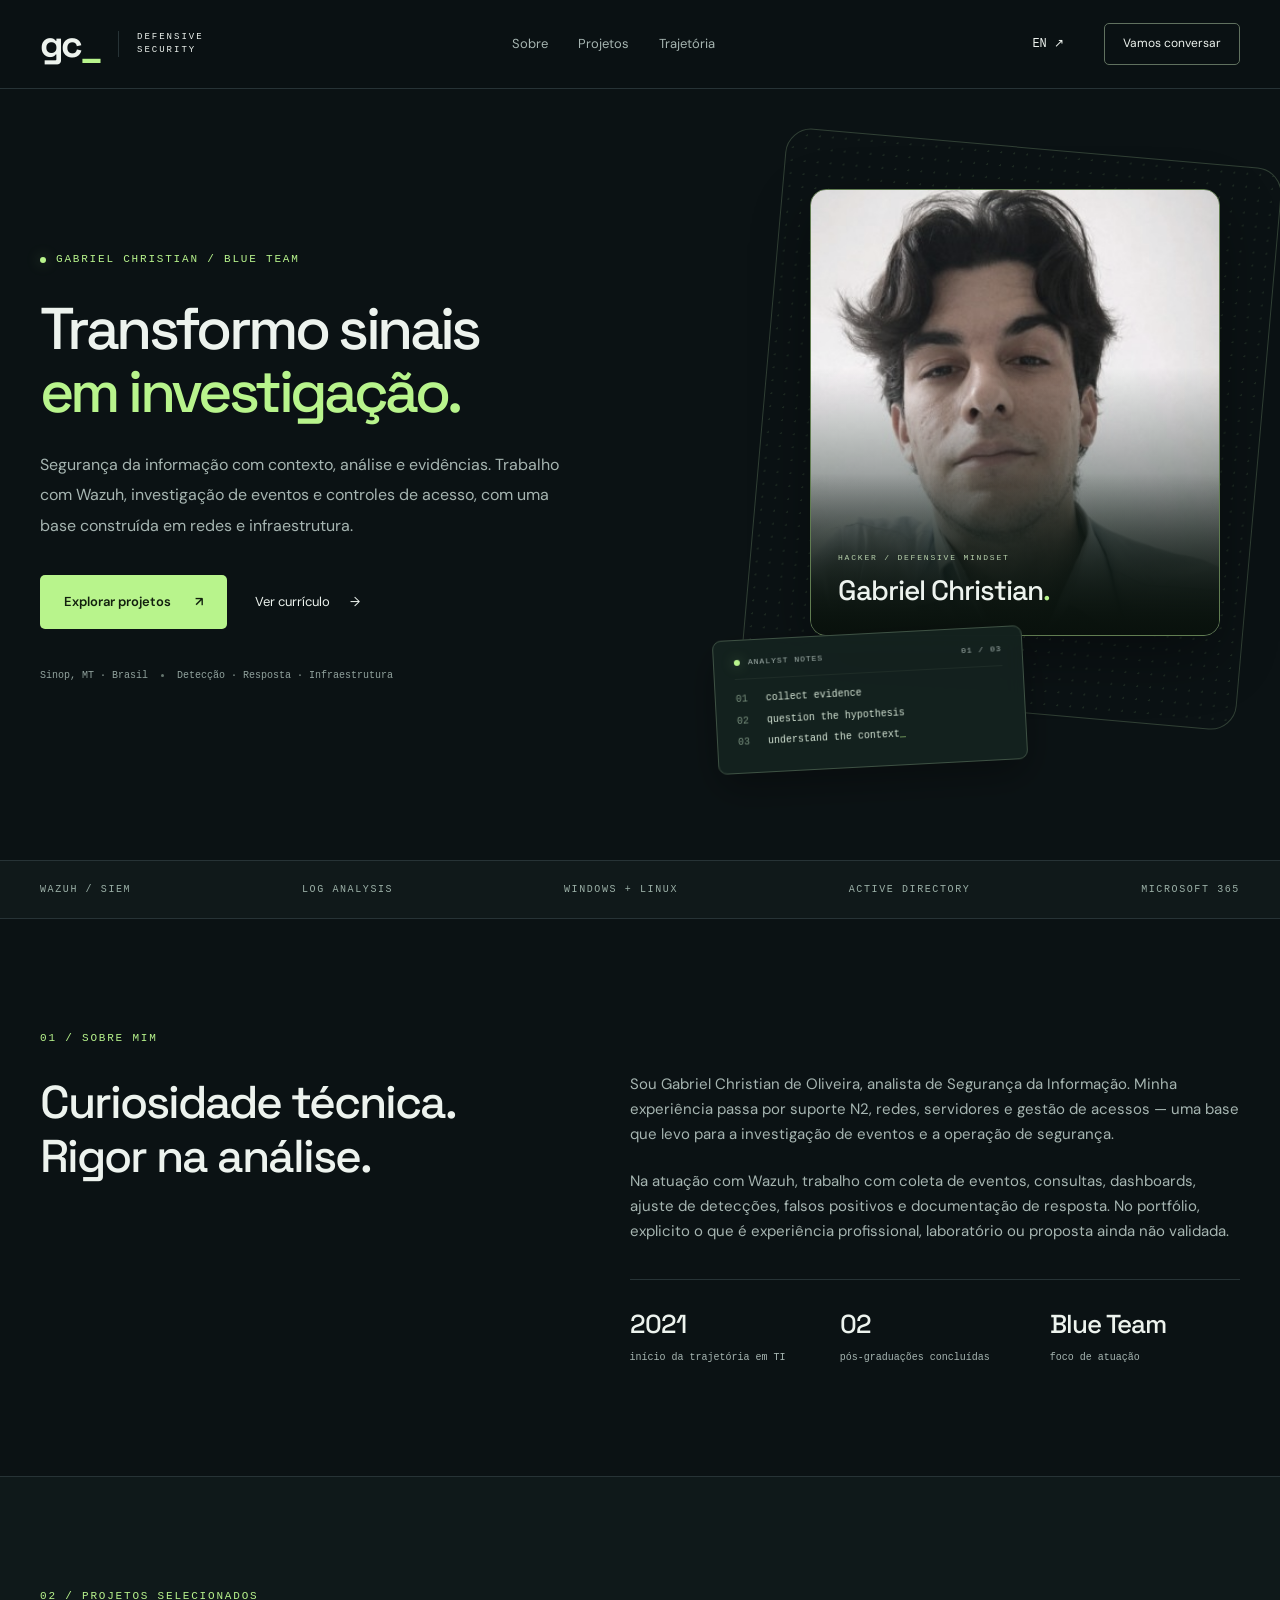
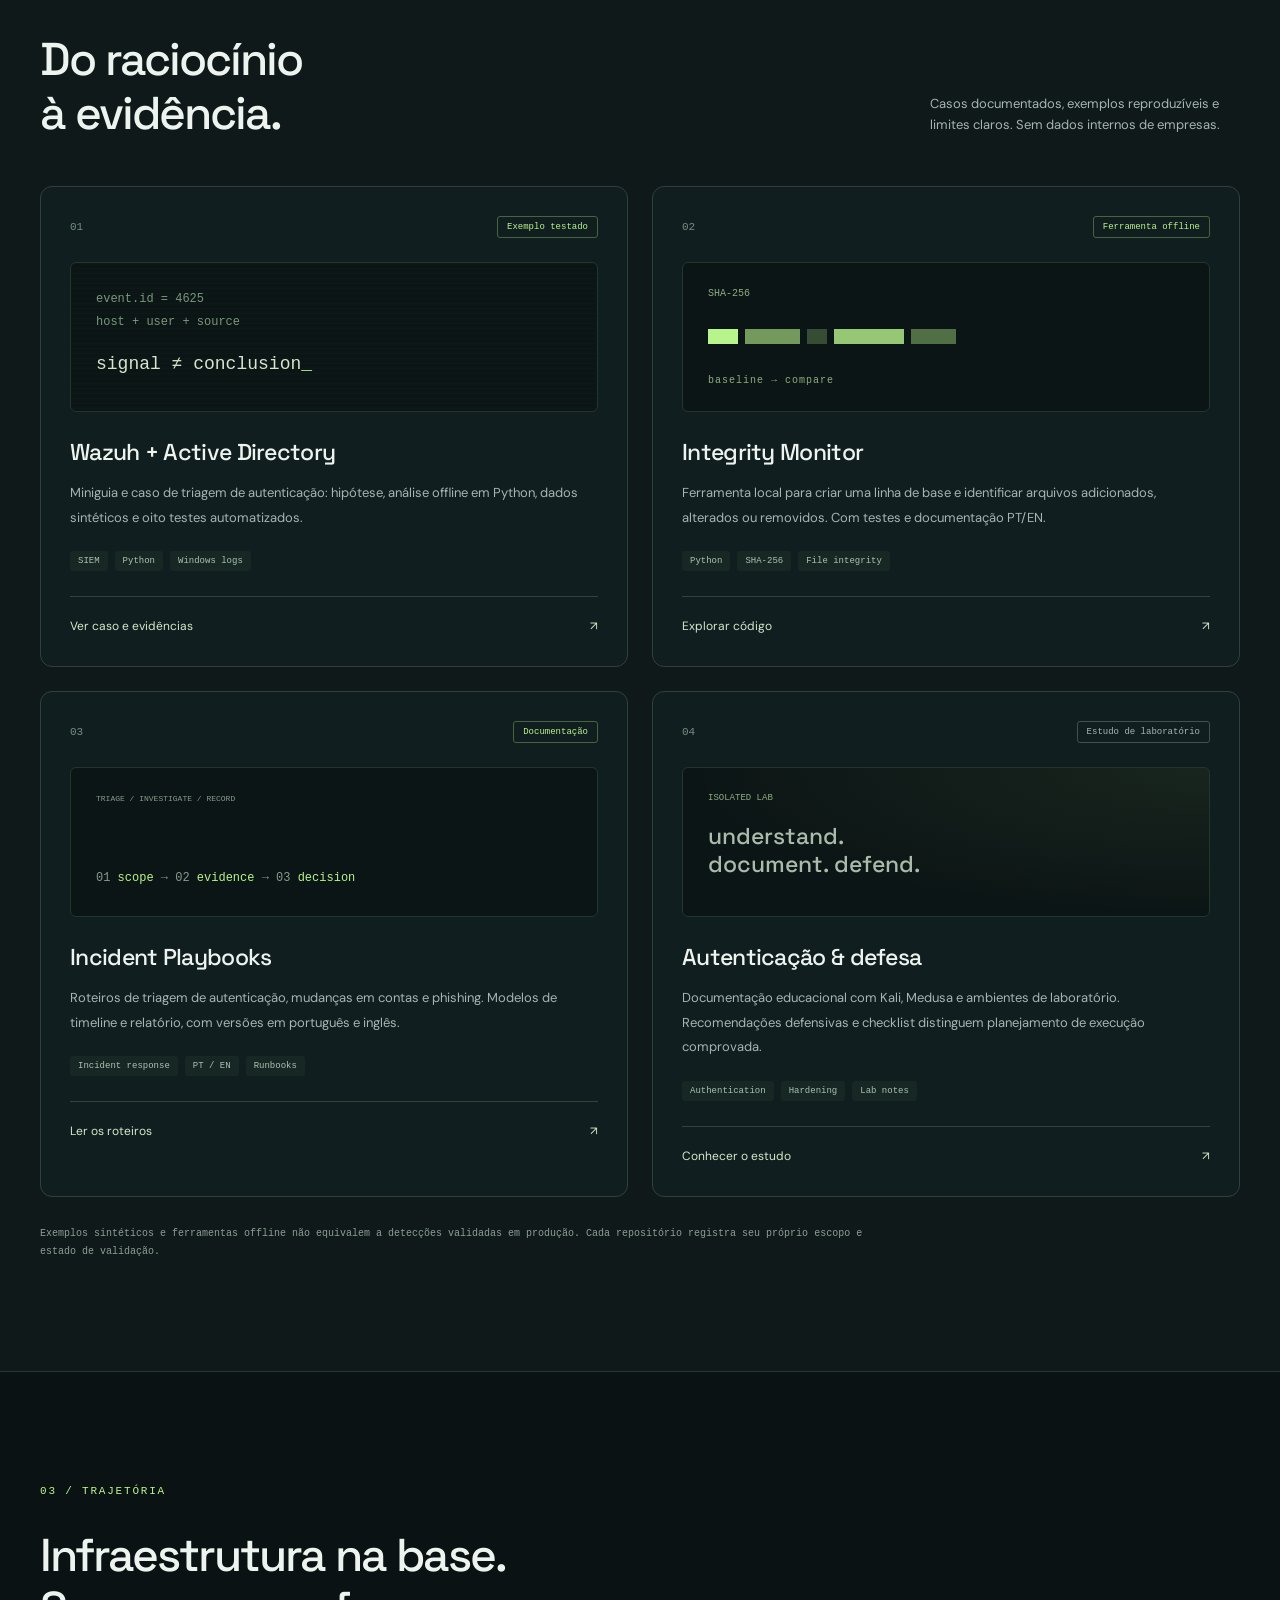
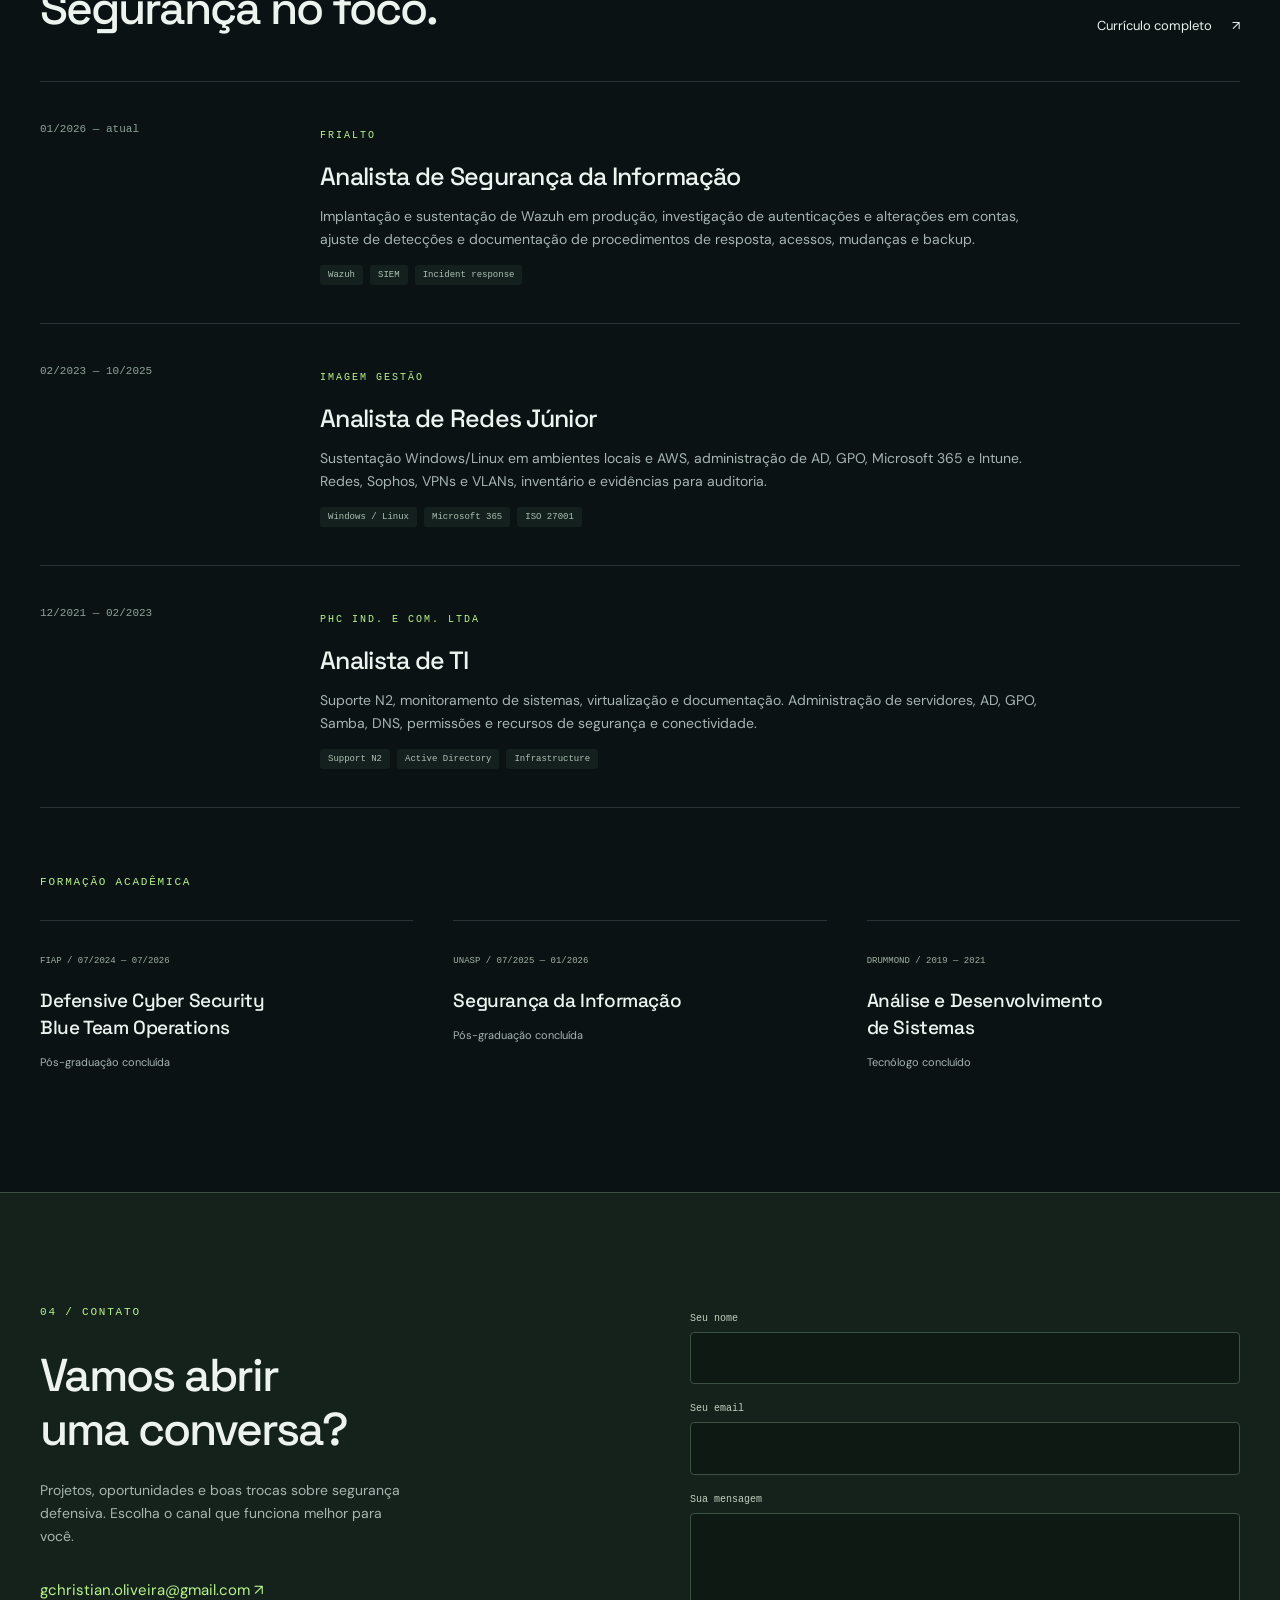
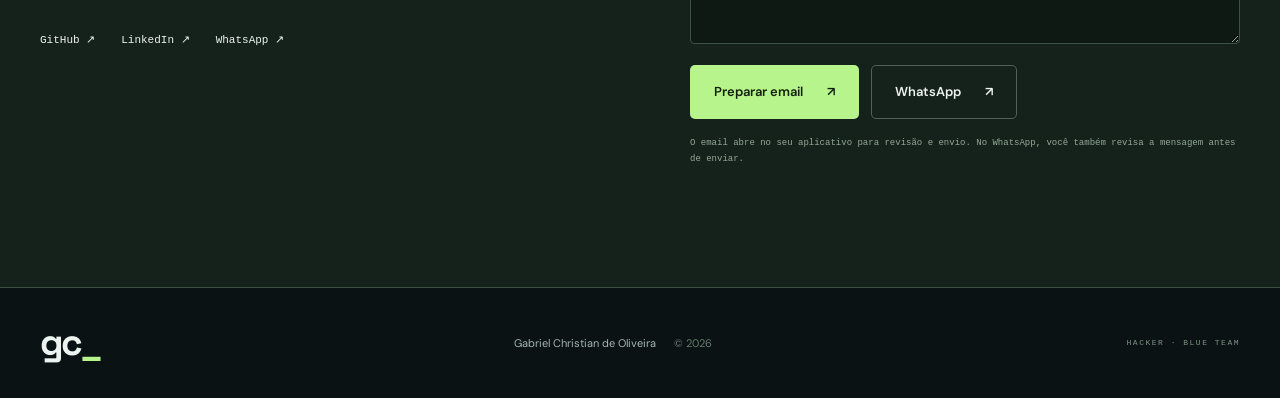
==== index.html @ 7af939fd "HACKER: publica portfólio visual e currículo bilíngue" ====
<!doctype html>
<html lang="pt-BR">
<head>
  <meta charset="utf-8"><meta name="viewport" content="width=device-width, initial-scale=1">
  <title>Gabriel Christian — Blue Team & Segurança da Informação</title>
  <meta name="description" content="Portfólio de Gabriel Christian: Blue Team, Wazuh, investigação de eventos, infraestrutura e projetos defensivos reproduzíveis.">
  <meta name="theme-color" content="#0b1214"><meta property="og:title" content="Gabriel Christian | HACKER · Blue Team">
  <meta property="og:description" content="Investigação, contexto e evidências. Conheça minha trajetória e meus projetos de segurança defensiva.">
  <meta property="og:image" content="https://christian404.github.io/assets/gabriel.png"><meta property="og:type" content="website">
  <link rel="icon" href="assets/favicon.svg" type="image/svg+xml"><link rel="stylesheet" href="style.css"><script src="app.js" defer></script>
</head>
<body>
<a class="skip" href="#main" data-i18n="skip">Pular para o conteúdo</a>
<header class="nav-wrap"><nav class="nav shell" aria-label="Navegação principal">
  <a href="#" class="brand" aria-label="Gabriel Christian início"><span class="brand-mark">gc<span>_</span></span><span class="brand-label">DEFENSIVE<br>SECURITY</span></a>
  <div class="nav-links"><a href="#sobre" data-i18n="aboutNav">Sobre</a><a href="#projetos" data-i18n="projectsNav">Projetos</a><a href="#experiencia" data-i18n="experienceNav">Trajetória</a></div>
  <div class="nav-actions"><button id="language" type="button" aria-label="Switch to English">EN <span aria-hidden="true">↗</span></button><a class="small-cta" href="#contato" data-i18n="talk">Vamos conversar</a></div>
</nav></header>
<main id="main">
<section class="hero shell" aria-labelledby="hero-title">
  <div class="hero-copy"><p class="eyebrow"><span class="signal-dot"></span> GABRIEL CHRISTIAN / BLUE TEAM</p>
    <h1 id="hero-title"><span data-i18n="heroOne">Transformo sinais</span><br><span class="accent" data-i18n="heroTwo">em investigação.</span></h1>
    <p class="hero-description" data-i18n="heroDescription">Segurança da informação com contexto, análise e evidências. Trabalho com Wazuh, investigação de eventos e controles de acesso, com uma base construída em redes e infraestrutura.</p>
    <div class="hero-actions"><a class="button primary" href="#projetos"><span data-i18n="explore">Explorar projetos</span><span aria-hidden="true">↗</span></a><a class="text-link" href="curriculo.html"><span data-i18n="resume">Ver currículo</span><span aria-hidden="true">→</span></a></div>
    <div class="hero-meta"><span>Sinop, MT · Brasil</span><span class="divider"></span><span data-i18n="focus">Detecção · Resposta · Infraestrutura</span></div>
  </div>
  <div class="portrait-wrap"><div class="portrait-grid" aria-hidden="true"></div><div class="portrait-frame"><img src="assets/gabriel.png" alt="Gabriel Christian de Oliveira" width="400" height="400" fetchpriority="high"><div class="portrait-caption"><span class="tiny-label">HACKER / DEFENSIVE MINDSET</span><strong>Gabriel Christian<span class="accent">.</span></strong></div></div><div class="log-card" aria-hidden="true"><div class="log-top"><span class="signal-dot"></span><span>ANALYST NOTES</span><span>01 / 03</span></div><p><span>01</span> collect evidence</p><p><span>02</span> question the hypothesis</p><p><span>03</span> understand the context<span class="cursor">_</span></p></div></div>
</section>
<div class="skills-strip"><div class="shell"><span>WAZUH / SIEM</span><span>LOG ANALYSIS</span><span>WINDOWS + LINUX</span><span>ACTIVE DIRECTORY</span><span>MICROSOFT 365</span></div></div>
<section id="sobre" class="section shell about-grid"><div><p class="eyebrow" data-i18n="aboutEyebrow">01 / SOBRE MIM</p><h2 data-i18n="aboutTitle">Curiosidade técnica.<br>Rigor na análise.</h2></div><div class="about-copy"><p data-i18n="aboutOne">Sou Gabriel Christian de Oliveira, analista de Segurança da Informação. Minha experiência passa por suporte N2, redes, servidores e gestão de acessos — uma base que levo para a investigação de eventos e a operação de segurança.</p><p data-i18n="aboutTwo">Na atuação com Wazuh, trabalho com coleta de eventos, consultas, dashboards, ajuste de detecções, falsos positivos e documentação de resposta. No portfólio, explicito o que é experiência profissional, laboratório ou proposta ainda não validada.</p><div class="facts"><div><strong>2021</strong><span data-i18n="factStart">início da trajetória em TI</span></div><div><strong>02</strong><span data-i18n="factEducation">pós-graduações concluídas</span></div><div><strong>Blue Team</strong><span data-i18n="factFocus">foco de atuação</span></div></div></div></section>
<section id="projetos" class="section projects-section"><div class="shell"><div class="section-head"><div><p class="eyebrow" data-i18n="projectsEyebrow">02 / PROJETOS SELECIONADOS</p><h2 data-i18n="projectsTitle">Do raciocínio<br>à evidência.</h2></div><p class="section-intro" data-i18n="projectsIntro">Casos documentados, exemplos reproduzíveis e limites claros. Sem dados internos de empresas.</p></div>
<div class="project-grid">
<article class="project-card featured"><div class="project-top"><span class="project-number">01</span><span class="badge" data-i18n="tested">Exemplo testado</span></div><div class="project-visual terminal" aria-hidden="true"><span>event.id = 4625</span><span>host + user + source</span><strong>signal ≠ conclusion<span class="accent">_</span></strong></div><h3>Wazuh + Active Directory</h3><p data-i18n="projectOne">Miniguia e caso de triagem de autenticação: hipótese, análise offline em Python, dados sintéticos e oito testes automatizados.</p><div class="tags"><span>SIEM</span><span>Python</span><span>Windows logs</span></div><a href="https://github.com/Christian404/miniguia-siem-wazuh-ad" target="_blank" rel="noopener noreferrer" class="project-link"><span data-i18n="viewCase">Ver caso e evidências</span><span aria-hidden="true">↗</span></a></article>
<article class="project-card"><div class="project-top"><span class="project-number">02</span><span class="badge" data-i18n="offline">Ferramenta offline</span></div><div class="project-visual integrity" aria-hidden="true"><span>SHA-256</span><div class="hash-bars"><i></i><i></i><i></i><i></i><i></i></div><strong>baseline → compare</strong></div><h3>Integrity Monitor</h3><p data-i18n="projectTwo">Ferramenta local para criar uma linha de base e identificar arquivos adicionados, alterados ou removidos. Com testes e documentação PT/EN.</p><div class="tags"><span>Python</span><span>SHA-256</span><span>File integrity</span></div><a href="https://github.com/Christian404/blue-team-integrity-monitor" target="_blank" rel="noopener noreferrer" class="project-link"><span data-i18n="viewCode">Explorar código</span><span aria-hidden="true">↗</span></a></article>
<article class="project-card"><div class="project-top"><span class="project-number">03</span><span class="badge" data-i18n="documentation">Documentação</span></div><div class="project-visual playbook" aria-hidden="true"><span>TRIAGE / INVESTIGATE / RECORD</span><div>01 <b>scope</b> → 02 <b>evidence</b> → 03 <b>decision</b></div></div><h3>Incident Playbooks</h3><p data-i18n="projectThree">Roteiros de triagem de autenticação, mudanças em contas e phishing. Modelos de timeline e relatório, com versões em português e inglês.</p><div class="tags"><span>Incident response</span><span>PT / EN</span><span>Runbooks</span></div><a href="https://github.com/Christian404/blue-team-incident-playbooks" target="_blank" rel="noopener noreferrer" class="project-link"><span data-i18n="viewGuides">Ler os roteiros</span><span aria-hidden="true">↗</span></a></article>
<article class="project-card"><div class="project-top"><span class="project-number">04</span><span class="badge muted" data-i18n="lab">Estudo de laboratório</span></div><div class="project-visual lab-visual" aria-hidden="true"><span>ISOLATED LAB</span><strong>understand.<br>document. defend.</strong></div><h3 data-i18n="labTitle">Autenticação & defesa</h3><p data-i18n="projectFour">Documentação educacional com Kali, Medusa e ambientes de laboratório. Recomendações defensivas e checklist distinguem planejamento de execução comprovada.</p><div class="tags"><span>Authentication</span><span>Hardening</span><span>Lab notes</span></div><a href="https://github.com/Christian404/projeto-medusa-kali-bruteforce" target="_blank" rel="noopener noreferrer" class="project-link"><span data-i18n="viewLab">Conhecer o estudo</span><span aria-hidden="true">↗</span></a></article>
</div><p class="project-footnote" data-i18n="projectNote">Exemplos sintéticos e ferramentas offline não equivalem a detecções validadas em produção. Cada repositório registra seu próprio escopo e estado de validação.</p></div></section>
<section id="experiencia" class="section shell"><div class="section-head"><div><p class="eyebrow" data-i18n="experienceEyebrow">03 / TRAJETÓRIA</p><h2 data-i18n="experienceTitle">Infraestrutura na base.<br>Segurança no foco.</h2></div><a href="curriculo.html" class="text-link"><span data-i18n="fullResume">Currículo completo</span> ↗</a></div><div class="timeline">
<article class="experience"><div class="exp-date" data-i18n="dateFrialto">01/2026 — atual</div><div><span class="company">FRIALTO</span><h3 data-i18n="roleSecurity">Analista de Segurança da Informação</h3><p data-i18n="expSecurity">Implantação e sustentação de Wazuh em produção, investigação de autenticações e alterações em contas, ajuste de detecções e documentação de procedimentos de resposta, acessos, mudanças e backup.</p><div class="tags"><span>Wazuh</span><span>SIEM</span><span>Incident response</span></div></div></article>
<article class="experience"><div class="exp-date">02/2023 — 10/2025</div><div><span class="company">IMAGEM GESTÃO</span><h3 data-i18n="roleNetworks">Analista de Redes Júnior</h3><p data-i18n="expNetworks">Sustentação Windows/Linux em ambientes locais e AWS, administração de AD, GPO, Microsoft 365 e Intune. Redes, Sophos, VPNs e VLANs, inventário e evidências para auditoria.</p><div class="tags"><span>Windows / Linux</span><span>Microsoft 365</span><span>ISO 27001</span></div></div></article>
<article class="experience"><div class="exp-date">12/2021 — 02/2023</div><div><span class="company">PHC IND. E COM. LTDA</span><h3 data-i18n="roleIT">Analista de TI</h3><p data-i18n="expIT">Suporte N2, monitoramento de sistemas, virtualização e documentação. Administração de servidores, AD, GPO, Samba, DNS, permissões e recursos de segurança e conectividade.</p><div class="tags"><span>Support N2</span><span>Active Directory</span><span>Infrastructure</span></div></div></article>
</div><div class="education"><p class="eyebrow" data-i18n="education">FORMAÇÃO ACADÊMICA</p><div class="education-grid"><article><span>FIAP / 07/2024 — 07/2026</span><h3>Defensive Cyber Security<br>Blue Team Operations</h3><p data-i18n="postgrad">Pós-graduação concluída</p></article><article><span>UNASP / 07/2025 — 01/2026</span><h3 data-i18n="infoSecurity">Segurança da Informação</h3><p data-i18n="postgrad">Pós-graduação concluída</p></article><article><span>DRUMMOND / 2019 — 2021</span><h3 data-i18n="systemsDegree">Análise e Desenvolvimento<br>de Sistemas</h3><p data-i18n="technologist">Tecnólogo concluído</p></article></div></div></section>
<section id="contato" class="section contact-section"><div class="shell contact-grid"><div><p class="eyebrow" data-i18n="contactEyebrow">04 / CONTATO</p><h2 data-i18n="contactTitle">Vamos abrir<br>uma conversa?</h2><p data-i18n="contactText">Projetos, oportunidades e boas trocas sobre segurança defensiva. Escolha o canal que funciona melhor para você.</p><a class="email-link" href="mailto:gchristian.oliveira@gmail.com">gchristian.oliveira@gmail.com ↗</a><div class="social-links"><a href="https://github.com/Christian404" target="_blank" rel="noopener noreferrer">GitHub ↗</a><a href="https://www.linkedin.com/in/gabriel-christian-oliveira-4258b7252/" target="_blank" rel="noopener noreferrer">LinkedIn ↗</a><a href="https://wa.me/5512988379666" target="_blank" rel="noopener noreferrer">WhatsApp ↗</a></div></div>
<form id="contact-form"><label for="contact-name" data-i18n="nameLabel">Seu nome</label><input id="contact-name" name="name" required maxlength="100" autocomplete="name"><label for="contact-email" data-i18n="emailLabel">Seu email</label><input id="contact-email" name="email" type="email" required maxlength="200" autocomplete="email"><label for="contact-message" data-i18n="messageLabel">Sua mensagem</label><textarea id="contact-message" name="message" required maxlength="2500" rows="4"></textarea><div class="contact-buttons"><button class="button primary" type="submit"><span data-i18n="prepareEmail">Preparar email</span> ↗</button><button class="button secondary" type="button" id="whatsapp"><span>WhatsApp</span> ↗</button></div><p class="form-note" data-i18n="formNote">O email abre no seu aplicativo para revisão e envio. No WhatsApp, você também revisa a mensagem antes de enviar.</p><p id="contact-status" class="status" role="status" aria-live="polite"></p></form></div></section>
</main>
<footer class="shell footer"><a href="#" class="brand-mark">gc<span>_</span></a><p>Gabriel Christian de Oliveira <span>© 2026</span></p><span class="footer-tag">HACKER · BLUE TEAM</span></footer>
</body></html>
---- style.css ----
@import url('https://fonts.googleapis.com/css2?family=DM+Sans:wght@400;500;600;700&family=Space+Grotesk:wght@400;500;600;700&display=swap');
:root{--bg:#0b1214;--panel:#111c1e;--line:#273336;--text:#edf3ee;--muted:#a6b5b1;--green:#b8f48c;--mono:ui-monospace,SFMono-Regular,Consolas,monospace;--head:'Space Grotesk',sans-serif}*{box-sizing:border-box}html{scroll-behavior:smooth;scroll-padding-top:100px}body{margin:0;background:var(--bg);color:var(--text);font-family:'DM Sans',Arial,sans-serif;line-height:1.65}a{color:inherit;text-decoration:none}button,input,textarea{font:inherit}button,a,input,textarea{-webkit-tap-highlight-color:transparent}button{cursor:pointer}button:focus-visible,a:focus-visible,input:focus-visible,textarea:focus-visible{outline:2px solid var(--green);outline-offset:5px}.shell{width:min(1200px,calc(100% - 80px));margin-inline:auto}.nav-wrap{position:sticky;top:0;z-index:10;background:#0b1214ed;backdrop-filter:blur(16px);border-bottom:1px solid var(--line)}.nav{height:88px;display:flex;align-items:center;justify-content:space-between;gap:24px}.brand{display:flex;align-items:center;gap:18px}.brand-mark{font:700 37px var(--head);letter-spacing:-3px}.brand-mark span{color:var(--green)}.brand-label{font:9px/1.4 var(--mono);letter-spacing:2px;border-left:1px solid var(--line);padding-left:18px}.nav-links,.nav-actions{display:flex;align-items:center;gap:30px}.nav-links a{font-size:13px;color:var(--muted)}.nav a:hover,.text-link:hover{color:var(--green)}#language{background:transparent;color:var(--text);border:0;font:12px var(--mono);padding:10px}.small-cta{border:1px solid #60715f;padding:10px 18px;border-radius:5px;font-size:12px}.hero{min-height:720px;display:grid;grid-template-columns:1.1fr .9fr;gap:72px;align-items:center;padding-block:80px 94px}.eyebrow{font:11px/1.7 var(--mono);letter-spacing:1.8px;color:var(--green);margin:0 0 28px;display:flex;align-items:center;gap:10px}.signal-dot{width:6px;height:6px;border-radius:50%;background:var(--green);display:inline-block;box-shadow:0 0 14px #b8f48c66}h1,h2,h3,p{margin-top:0}h1{font:500 clamp(44px,4.6vw,66px)/1.07 var(--head);letter-spacing:-3.6px;margin-bottom:27px}.accent{color:var(--green)}.hero-description{color:var(--muted);font-size:16px;max-width:530px;line-height:1.9}.hero-actions{display:flex;gap:28px;align-items:center;margin-block:34px}.button{display:inline-flex;align-items:center;justify-content:center;gap:24px;padding:15px 23px;border-radius:5px;font-weight:600;font-size:13px;border:1px solid transparent;transition:transform .2s,background .2s}.button:hover{transform:translateY(-2px)}.primary{background:var(--green);color:#12200e}.primary:hover{background:#cffab0;color:#12200e}.secondary{background:transparent;border-color:#506255;color:var(--text)}.text-link{font-size:13px;display:inline-flex;gap:20px;align-items:center}.hero-meta{display:flex;align-items:center;flex-wrap:wrap;gap:13px;font:10px/1.8 var(--mono);color:#91a29d;margin-top:38px}.divider{width:3px;height:3px;background:#65756e;border-radius:50%}.portrait-wrap{position:relative;padding:20px 20px 52px 0}.portrait-grid{position:absolute;inset:0 -15px 10px 45px;border:1px solid #314035;border-radius:26px;background-image:radial-gradient(#6c8c663b 1px,transparent 1px);background-size:12px 12px;transform:rotate(5deg)}.portrait-frame{position:relative;border-radius:20px;overflow:hidden;background:#192822;isolation:isolate;max-width:410px;margin-left:auto}.portrait-frame img{width:100%;height:445px;object-fit:cover;object-position:center 28%;display:block;filter:grayscale(.45) contrast(1.03)}.portrait-frame:after{content:'';position:absolute;inset:40% 0 0;background:linear-gradient(transparent,#0e1c17);z-index:0}.portrait-caption{position:absolute;bottom:28px;left:29px;right:20px;z-index:1}.tiny-label{font:8px var(--mono);letter-spacing:2px;color:#c0d5c4}.portrait-caption strong{display:block;font:500 30px var(--head);margin-top:8px;letter-spacing:-1px}.log-card{position:absolute;bottom:0;left:-17px;z-index:2;width:310px;background:#14211ef0;backdrop-filter:blur(12px);border:1px solid #3d5143;border-radius:9px;padding:17px 20px;box-shadow:0 15px 40px #0005;transform:rotate(-3deg)}.log-top{display:flex;align-items:center;gap:8px;font:8px var(--mono);letter-spacing:1px;color:var(--muted);border-bottom:1px solid #3c514340;padding-bottom:12px;margin-bottom:11px}.log-top>span:last-child{margin-left:auto}.log-card p{font:10px/1.85 var(--mono);margin:3px 0;color:#d3e4d4}.log-card p>span:first-child{color:#768e7c;margin-right:12px}.cursor{color:var(--green)}.skills-strip{border-block:1px solid var(--line);background:#10191a}.skills-strip>.shell{display:flex;justify-content:space-between;gap:24px;flex-wrap:wrap;padding-block:23px}.skills-strip span{font:10px var(--mono);letter-spacing:1.6px;color:#9bb0a7}.section{padding-block:110px}h2{font:500 clamp(30px,3.6vw,46px)/1.17 var(--head);letter-spacing:-2px;margin-bottom:22px}.about-grid{display:grid;grid-template-columns:.9fr 1.1fr;gap:90px}.about-copy{padding-top:43px;color:var(--muted);font-size:15px}.about-copy p{margin-bottom:23px}.facts{display:grid;grid-template-columns:1fr 1fr 1fr;gap:20px;border-top:1px solid var(--line);padding-top:27px;margin-top:35px}.facts strong{font:500 26px var(--head);display:block;color:var(--text);letter-spacing:-1px}.facts span{display:block;font:10px/1.6 var(--mono);margin-top:9px}.projects-section{background:#0f191a;border-block:1px solid var(--line)}.section-head{display:flex;justify-content:space-between;align-items:end;gap:40px;margin-bottom:45px}.section-head h2{margin-bottom:0}.section-intro{max-width:310px;font-size:13px;color:var(--muted);margin:0 0 5px}.project-grid{display:grid;grid-template-columns:1fr 1fr;gap:24px}.project-card{background:#111e1f;border:1px solid #30413d;border-radius:12px;padding:29px;display:flex;flex-direction:column;transition:border-color .2s}.project-card:hover{border-color:#749b68}.project-top{display:flex;align-items:center;justify-content:space-between;gap:15px;margin-bottom:24px}.project-number{font:11px var(--mono);color:#738e80}.badge{font:9px var(--mono);color:var(--green);padding:5px 9px;border:1px solid #46643d;border-radius:3px}.badge.muted{color:var(--muted);border-color:#40524a}.project-visual{height:150px;background:#0c1515;border:1px solid #22372c;border-radius:6px;padding:25px;margin-bottom:25px;overflow:hidden;position:relative}.terminal{font:12px/1.9 var(--mono);background-image:linear-gradient(#77a15a05 1px,transparent 1px);background-size:100% 5px}.terminal>span{display:block;color:#78977d}.terminal strong{color:#d6e5cf;font-size:18px;display:block;margin-top:14px;font-weight:400}.integrity{font:10px var(--mono);color:#8dad82;display:flex;flex-direction:column;justify-content:space-between}.integrity strong{font-weight:400;letter-spacing:1px}.hash-bars{display:flex;gap:7px}.hash-bars i{display:block;height:15px;width:30px;background:#b8f48c}.hash-bars i:nth-child(2){width:55px;opacity:.6}.hash-bars i:nth-child(3){width:20px;opacity:.25}.hash-bars i:nth-child(4){width:70px;opacity:.8}.hash-bars i:nth-child(5){width:45px;opacity:.4}.playbook{font:8px/1.6 var(--mono);color:#859b8d;display:flex;flex-direction:column;justify-content:space-between}.playbook div{font-size:12px;line-height:2.2}.playbook b{font-weight:400;color:var(--green)}.lab-visual{font:9px var(--mono);color:#8dad82;background:radial-gradient(at 100% 0,#a4d18115,transparent 70%),#0c1515}.lab-visual strong{display:block;font:500 23px/1.2 var(--head);color:#aabbac;margin-top:20px}.project-card h3{font:500 23px var(--head);letter-spacing:-.7px;margin-bottom:14px}.project-card p{color:var(--muted);font-size:13px;line-height:1.9;margin-bottom:21px}.tags{display:flex;gap:7px;flex-wrap:wrap}.tags span{font:9px var(--mono);color:#adc1b4;background:#20362b66;padding:5px 8px;border-radius:3px}.project-link{display:flex;justify-content:space-between;border-top:1px solid #31443a;margin-top:25px;padding-top:20px;font-size:12px;color:#d4e9ca}.project-link:hover{color:var(--green)}.project-footnote{margin:28px 0 0;color:#8c9f94;font:10px/1.8 var(--mono);max-width:830px}.timeline{border-top:1px solid var(--line)}.experience{display:grid;grid-template-columns:230px 1fr;gap:50px;padding-block:38px;border-bottom:1px solid var(--line)}.exp-date{font:11px var(--mono);color:#8da397;padding-top:3px}.company{font:10px var(--mono);letter-spacing:2px;color:var(--green)}.experience h3{font:500 25px/1.3 var(--head);letter-spacing:-.7px;margin-block:13px}.experience p{color:var(--muted);font-size:14px;max-width:720px}.education{margin-top:65px}.education-grid{display:grid;grid-template-columns:1fr 1fr 1fr;gap:40px}.education article{border-top:1px solid var(--line);padding-top:24px}.education article>span{font:9px var(--mono);color:#9fb0a2}.education h3{font:500 19px/1.4 var(--head);letter-spacing:-.4px;margin-block:17px 11px}.education article>p{font-size:11px;color:var(--muted)}.contact-section{background:#15221c;border-block:1px solid #3c5041}.contact-grid{display:grid;grid-template-columns:1fr 1fr;gap:100px}.contact-grid>div>p:not(.eyebrow){color:var(--muted);font-size:14px;max-width:360px}.email-link{display:block;font-size:15px;color:var(--green);margin-block:30px;overflow-wrap:anywhere}.social-links{display:flex;gap:26px;font:11px var(--mono)}#contact-form{display:flex;flex-direction:column;padding-top:10px}#contact-form label{font:10px var(--mono);color:#bed0be;margin-bottom:8px}#contact-form input,#contact-form textarea{background:#0e1914;border:1px solid #3d5142;border-radius:4px;color:#e8f1e5;padding:12px;margin-bottom:19px;width:100%;resize:vertical}#contact-form input:focus,#contact-form textarea:focus{border-color:var(--green)}.contact-buttons{display:flex;gap:12px;flex-wrap:wrap;margin-top:2px}.form-note{font:9px/1.8 var(--mono);color:#93a996;margin:16px 0 0}.status{font-size:12px;color:var(--green);margin:10px 0 0}.footer{min-height:110px;display:flex;align-items:center;justify-content:space-between;gap:25px}.footer p{margin:0;font-size:11px;color:var(--muted)}.footer p>span{color:#657d6c;margin-left:15px}.footer-tag{font:8px var(--mono);letter-spacing:1.5px;color:#7f9585}.skip{position:absolute;left:15px;top:-70px;z-index:50;background:var(--green);padding:10px;color:var(--bg)}.skip:focus{top:10px}.resume-page{padding-block:70px}.resume-page h1{font-size:43px;letter-spacing:-2px}.resume-body{max-width:850px}.resume-body h2{font-size:24px;letter-spacing:-.7px;margin-top:45px}.resume-body h3{font-size:17px;margin-top:25px}.resume-body p,.resume-body li{font-size:14px;color:var(--muted)}.resume-actions{display:flex;gap:20px;align-items:center;margin-bottom:40px}.resume-body a{color:var(--green)}
@media(min-width:1500px){.hero{min-height:800px}}@media(max-width:1050px){.shell{width:calc(100% - 56px)}.hero{gap:35px}.portrait-frame img{height:390px}.hero h1{font-size:51px}.about-grid{gap:50px}.contact-grid{gap:50px}.nav-links{gap:20px}.log-card{left:-8px;width:270px}.log-card p{font-size:9px}.experience{grid-template-columns:170px 1fr;gap:30px}.brand-label{display:none}}@media(max-width:760px){.shell{width:calc(100% - 40px)}.nav{height:73px;gap:12px}.nav-links{display:none}.nav-actions{gap:12px}.small-cta{font-size:10px;padding:9px 12px}.brand-mark{font-size:32px}.hero{grid-template-columns:1fr;gap:50px;padding-block:50px 68px}.hero h1{font-size:clamp(39px,8.5vw,60px);letter-spacing:-2.5px}.eyebrow{font-size:9px;letter-spacing:1.3px;margin-bottom:22px}.hero-description{font-size:14px}.hero-actions{gap:25px}.hero-meta{font-size:9px;margin-top:27px}.portrait-wrap{width:min(410px,calc(100% - 10px));margin:auto;padding-right:12px;padding-bottom:48px}.portrait-frame{margin-left:17px}.portrait-frame img{height:385px}.portrait-grid{right:-2px;left:40px}.portrait-caption strong{font-size:28px}.log-card{left:0;width:270px;padding:15px 18px}.skills-strip>.shell{justify-content:center;gap:17px 25px;padding-block:20px}.skills-strip span{font-size:8px}.section{padding-block:70px}.about-grid{grid-template-columns:1fr;gap:4px}.about-copy{padding-top:0;font-size:14px}.facts{gap:12px}.facts strong{font-size:23px}.facts span{font-size:8px}.section-head{display:block;margin-bottom:32px}.section-intro{margin-top:20px;max-width:100%;font-size:12px}.section-head>.text-link{margin-top:24px}.project-grid{grid-template-columns:1fr;gap:20px}.project-card{padding:23px}.project-visual{height:143px}.project-card h3{font-size:22px}.experience{grid-template-columns:1fr;gap:12px;padding-block:30px}.experience h3{font-size:22px}.experience p{font-size:13px}.education{margin-top:45px}.education-grid{grid-template-columns:1fr;gap:18px}.education h3{font-size:19px}.contact-grid{grid-template-columns:1fr;gap:35px}.contact-grid h2{font-size:38px}.social-links{gap:23px}.contact-buttons .button{font-size:11px;flex:1;padding:14px 10px;gap:10px}.footer{min-height:125px;flex-wrap:wrap;gap:12px;padding-block:25px}.footer p{font-size:10px}.footer-tag{width:100%;font-size:8px}.resume-page h1{font-size:34px}.resume-actions{flex-wrap:wrap}.resume-body p,.resume-body li{font-size:13px}}@media(prefers-reduced-motion:reduce){html{scroll-behavior:auto}*{transition:none!important}}@media print{body{background:white;color:#111}.nav-wrap,.footer,.resume-actions,.skills-strip,.skip{display:none!important}.shell{width:100%}.resume-page{padding:0}.resume-body{max-width:none}.resume-body p,.resume-body li{color:#222}.resume-body a{color:#111}h1,h2,h3{break-after:avoid}.resume-body h2{margin-top:23px}.resume-body h3{margin-top:18px}.resume-body p{margin-bottom:9px}@page{margin:18mm}}
.portrait-wrap{position:relative;isolation:isolate}.portrait-grid{position:absolute;inset:-22px -20px 55px 30px;background-image:radial-gradient(#597a523d 1px,transparent 1px);background-size:13px 13px;z-index:-1}.portrait-frame{position:relative;overflow:hidden;border:1px solid #617d51;border-radius:16px;background:#18221c;box-shadow:0 20px 60px #0005}.portrait-frame img{display:block;width:100%;object-fit:cover;object-position:center 35%;filter:saturate(.65)}.portrait-caption{position:absolute;bottom:0;left:0;width:100%;padding:80px 27px 27px;background:linear-gradient(transparent,#09110cfa)}.portrait-caption .tiny-label{display:block;font:8px var(--mono);letter-spacing:1.8px;color:#b8d1ad;margin-bottom:10px}.portrait-caption strong{font:500 28px var(--head);letter-spacing:-1px}

html,body{overflow-x:clip}.portrait-wrap{padding-bottom:130px}@media(max-width:760px){.portrait-grid{inset:-12px 0 115px 20px}.portrait-wrap{padding-bottom:130px}}
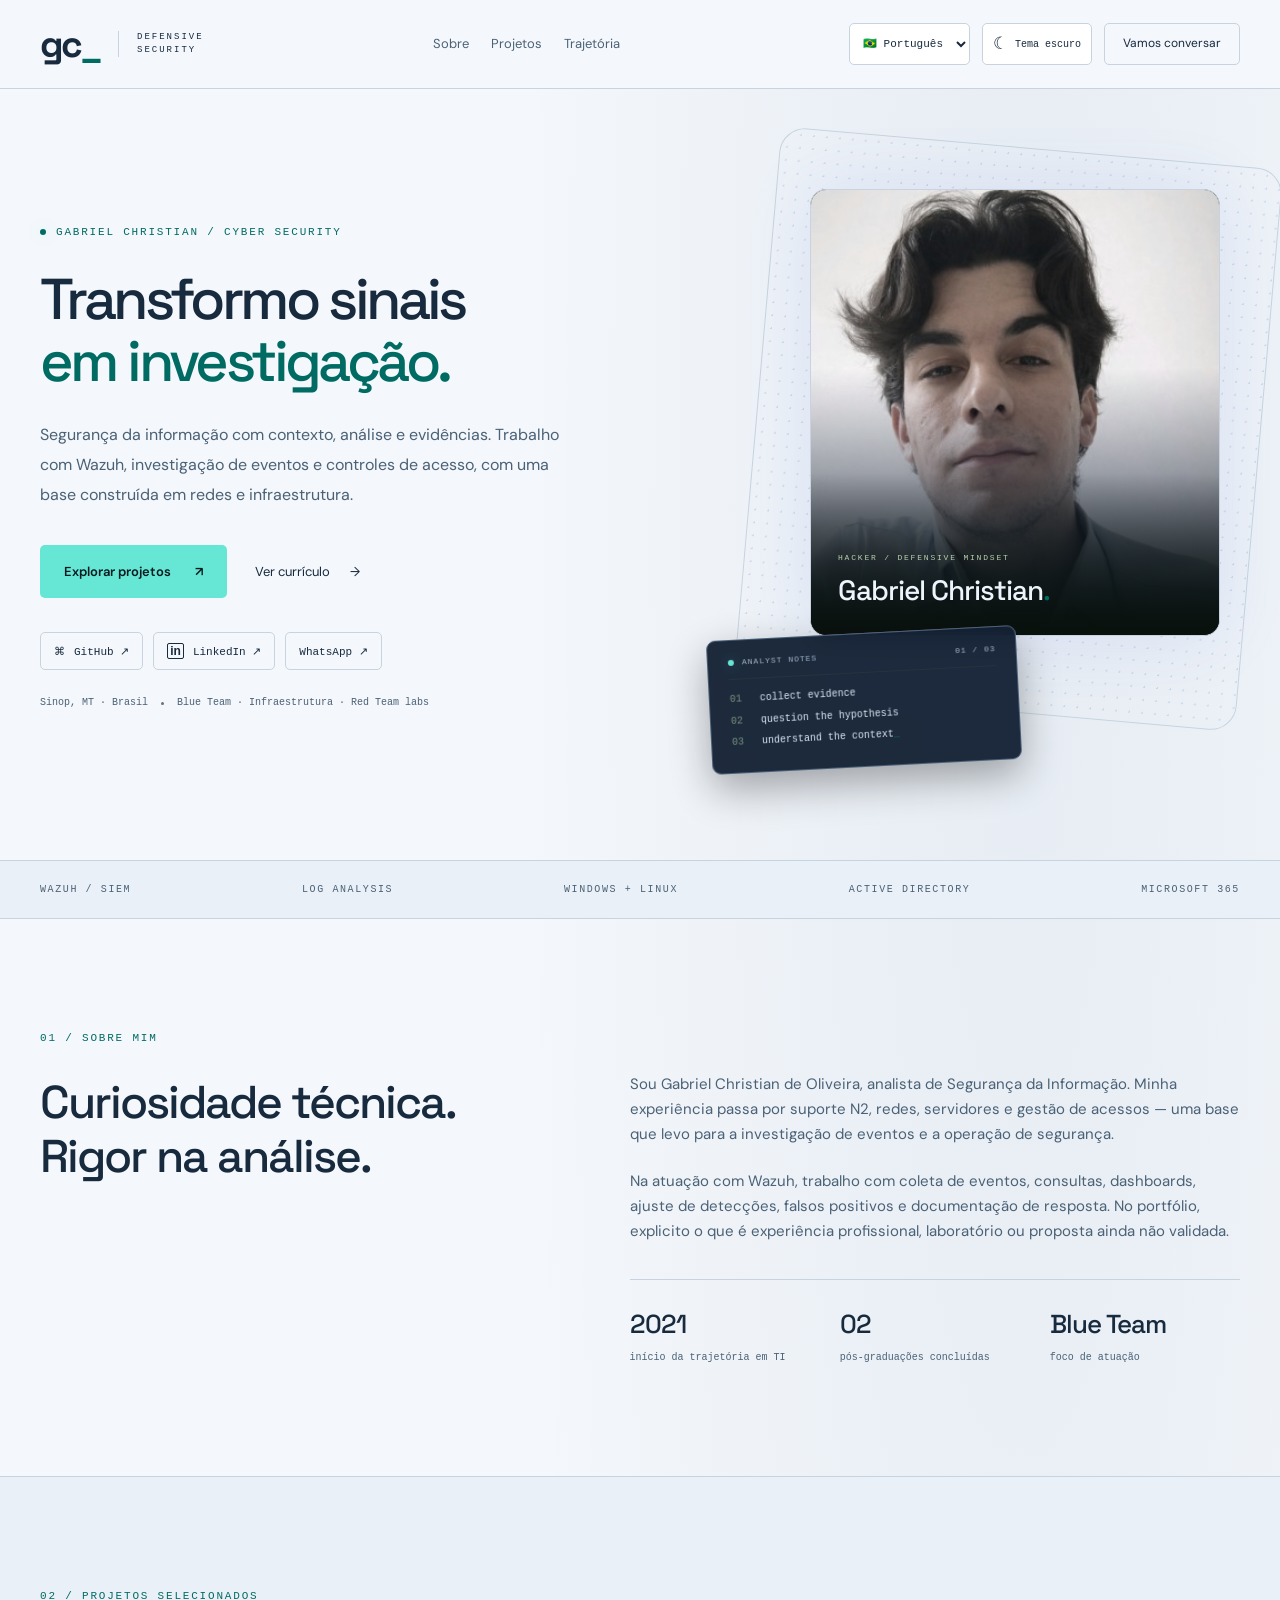
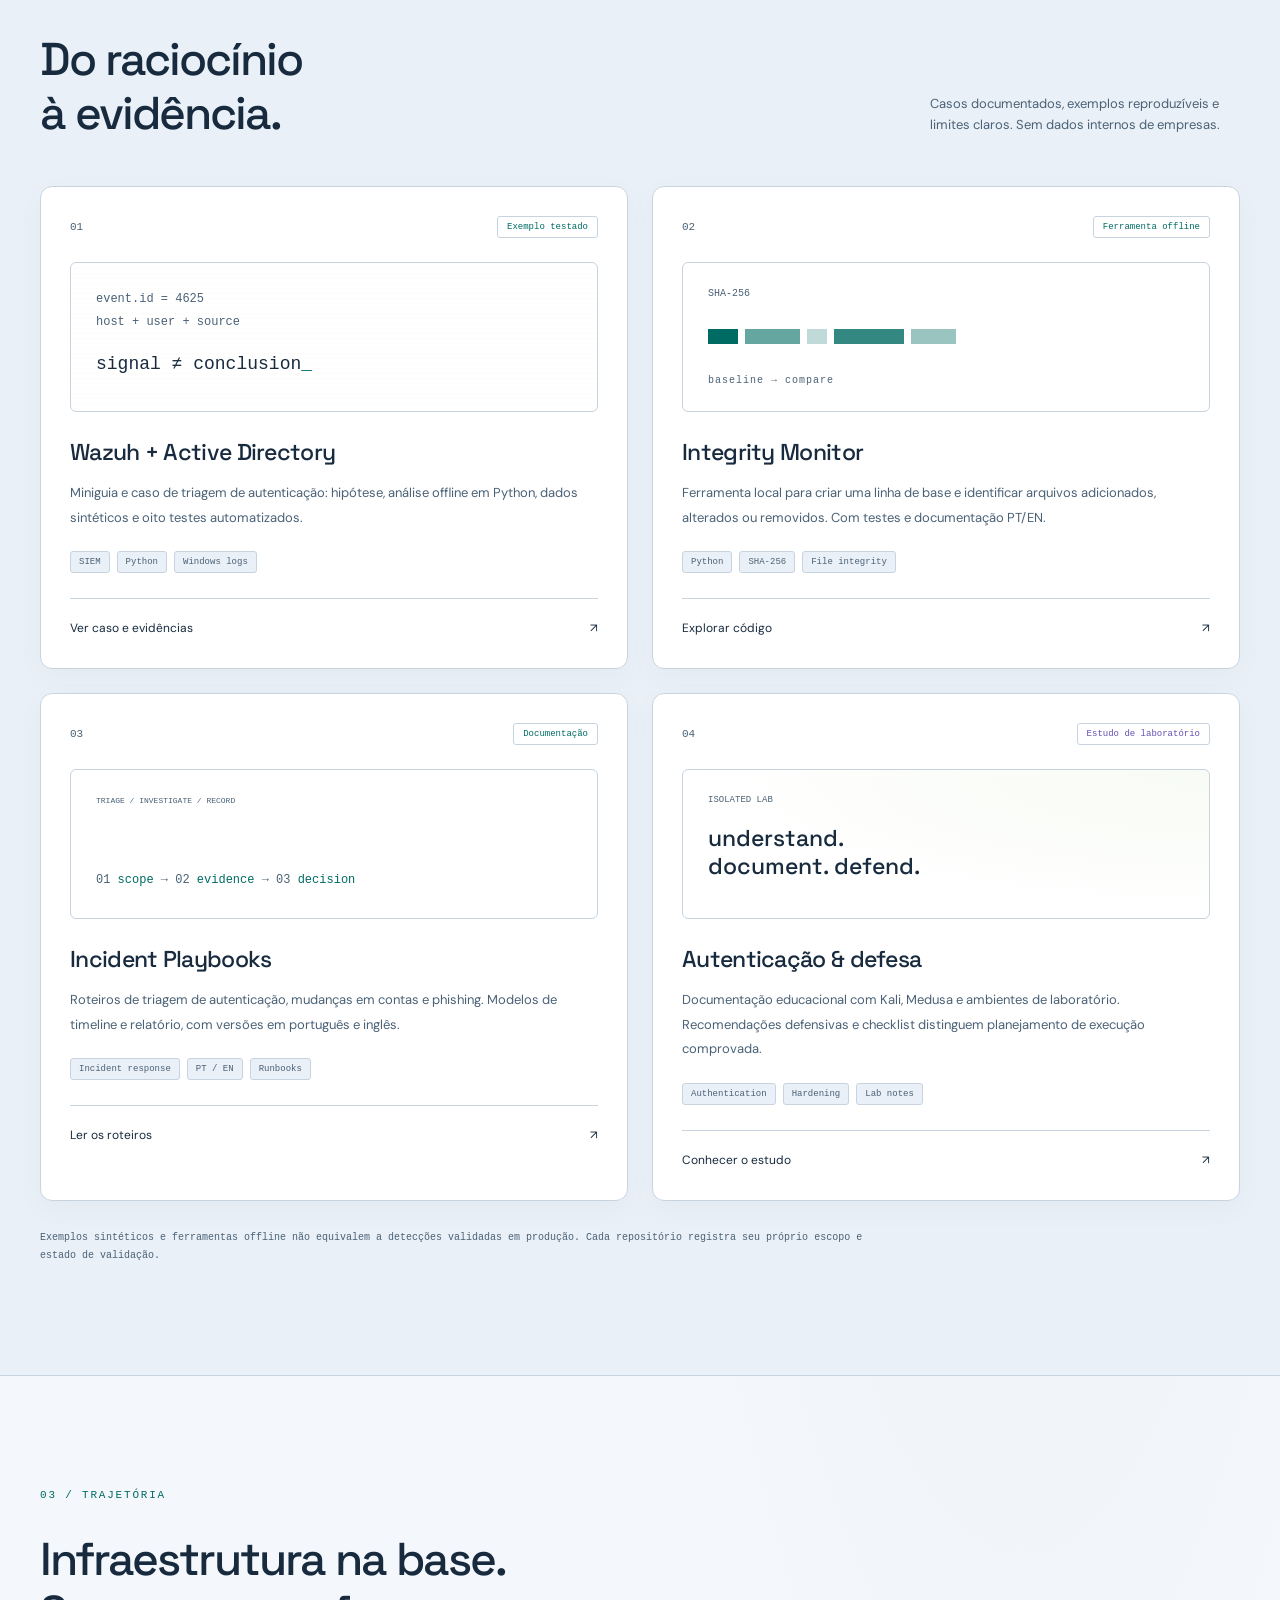
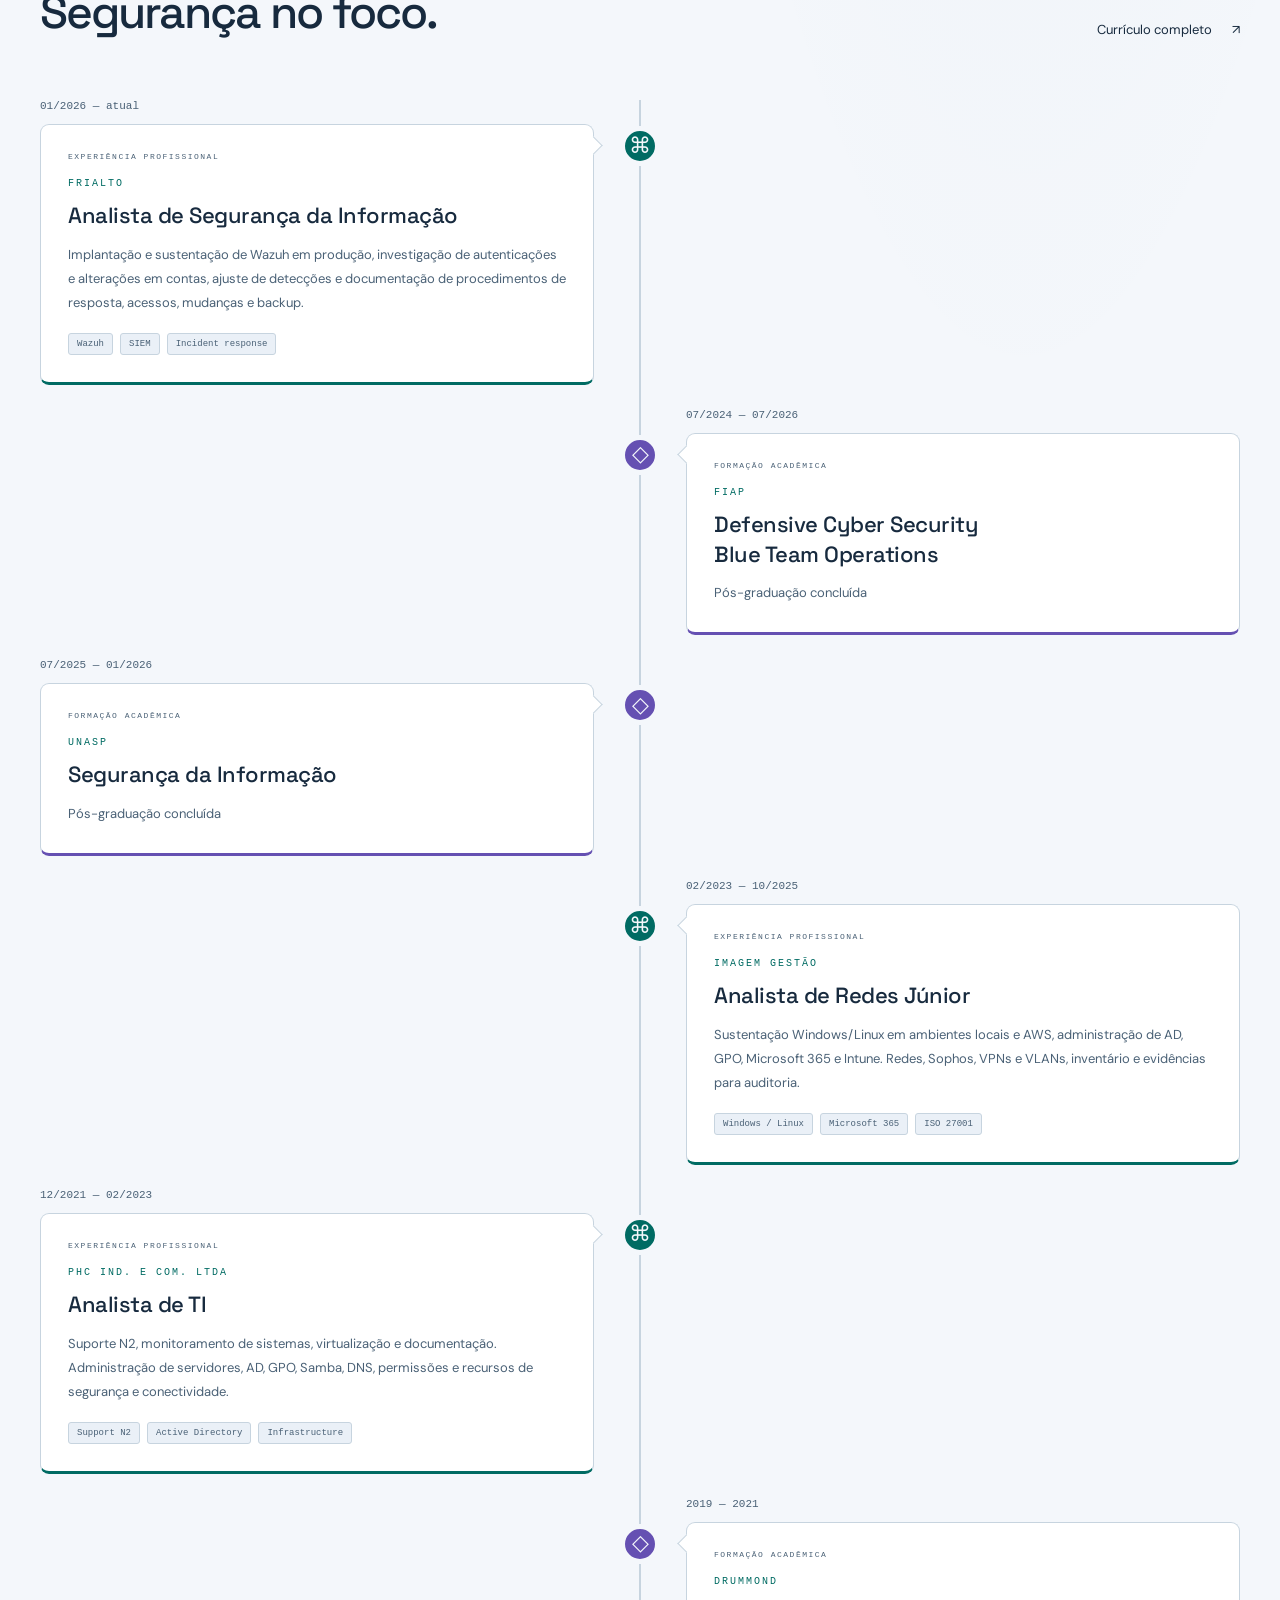
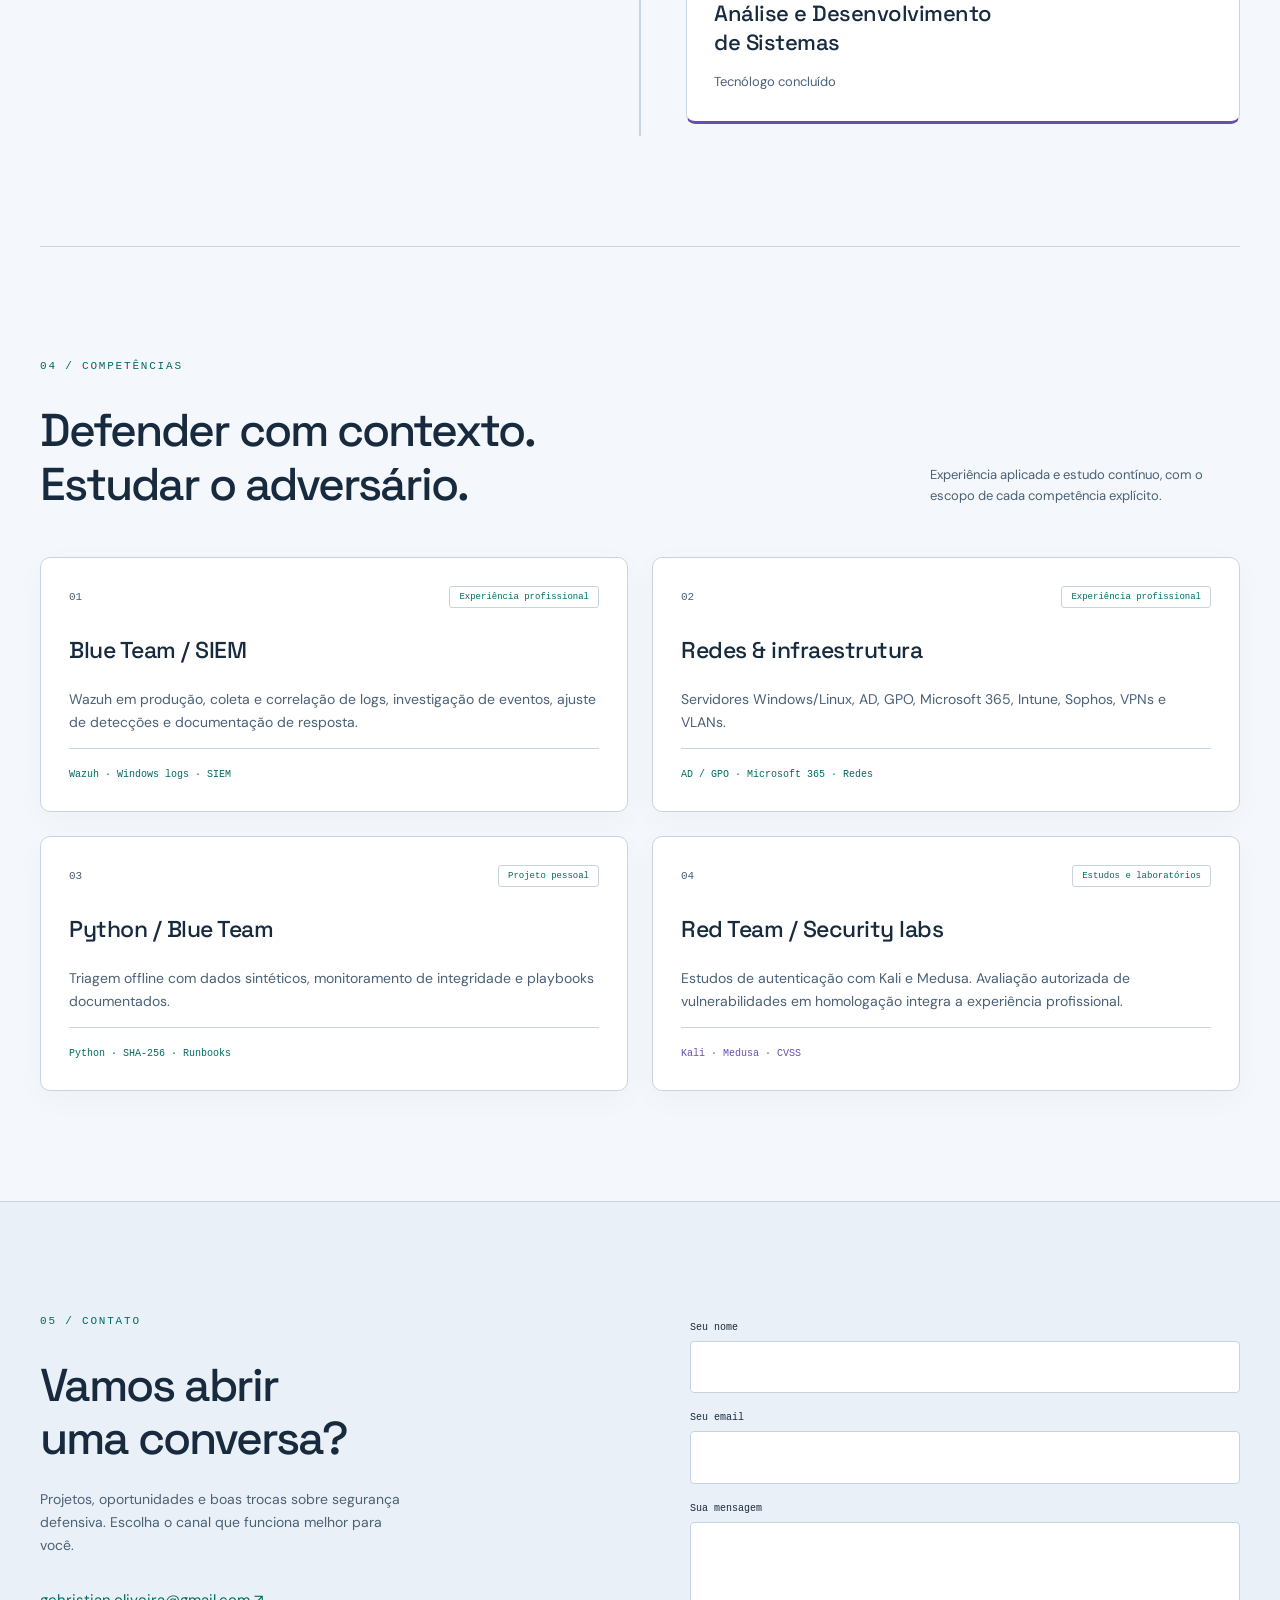
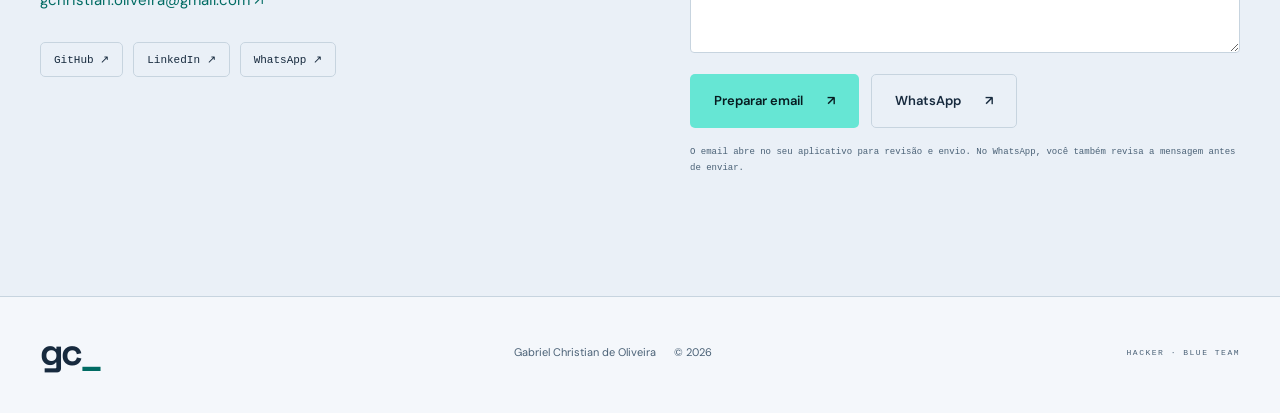
==== commit c843b51e: "HACKER: aprimora portfólio Blue Team e Red Team com temas, idiomas e timeline" ====
--- a/index.html
+++ b/index.html
@@ -14,15 +14,15 @@
 <header class="nav-wrap"><nav class="nav shell" aria-label="Navegação principal">
   <a href="#" class="brand" aria-label="Gabriel Christian início"><span class="brand-mark">gc<span>_</span></span><span class="brand-label">DEFENSIVE<br>SECURITY</span></a>
   <div class="nav-links"><a href="#sobre" data-i18n="aboutNav">Sobre</a><a href="#projetos" data-i18n="projectsNav">Projetos</a><a href="#experiencia" data-i18n="experienceNav">Trajetória</a></div>
-  <div class="nav-actions"><button id="language" type="button" aria-label="Switch to English">EN <span aria-hidden="true">↗</span></button><a class="small-cta" href="#contato" data-i18n="talk">Vamos conversar</a></div>
+  <div class="nav-actions"><label class="sr-only" for="language" data-i18n="languageLabel">Idioma</label><select id="language" aria-label="Idioma / Language"><option value="pt">🇧🇷 Português</option><option value="en">🇺🇸 English</option></select><button id="theme-toggle" type="button" aria-pressed="false" aria-label="Ativar tema claro"><span aria-hidden="true">☀</span><span class="theme-label" data-i18n="themeLight">Tema claro</span></button><a class="small-cta" href="#contato" data-i18n="talk">Vamos conversar</a></div>
 </nav></header>
 <main id="main">
 <section class="hero shell" aria-labelledby="hero-title">
-  <div class="hero-copy"><p class="eyebrow"><span class="signal-dot"></span> GABRIEL CHRISTIAN / BLUE TEAM</p>
+  <div class="hero-copy"><p class="eyebrow"><span class="signal-dot"></span> GABRIEL CHRISTIAN / CYBER SECURITY</p>
     <h1 id="hero-title"><span data-i18n="heroOne">Transformo sinais</span><br><span class="accent" data-i18n="heroTwo">em investigação.</span></h1>
     <p class="hero-description" data-i18n="heroDescription">Segurança da informação com contexto, análise e evidências. Trabalho com Wazuh, investigação de eventos e controles de acesso, com uma base construída em redes e infraestrutura.</p>
-    <div class="hero-actions"><a class="button primary" href="#projetos"><span data-i18n="explore">Explorar projetos</span><span aria-hidden="true">↗</span></a><a class="text-link" href="curriculo.html"><span data-i18n="resume">Ver currículo</span><span aria-hidden="true">→</span></a></div>
-    <div class="hero-meta"><span>Sinop, MT · Brasil</span><span class="divider"></span><span data-i18n="focus">Detecção · Resposta · Infraestrutura</span></div>
+    <div class="hero-actions"><a class="button primary" href="#projetos"><span data-i18n="explore">Explorar projetos</span><span aria-hidden="true">↗</span></a><a class="text-link" href="curriculo.html" target="_blank" rel="noopener noreferrer"><span data-i18n="resume">Ver currículo</span><span aria-hidden="true">→</span></a></div>
+    <div class="social-links hero-social"><a href="https://github.com/Christian404" target="_blank" rel="noopener noreferrer"><span aria-hidden="true">⌘</span> GitHub ↗</a><a href="https://www.linkedin.com/in/gabriel-christian-oliveira-4258b7252/" target="_blank" rel="noopener noreferrer"><span class="social-icon" aria-hidden="true">in</span> LinkedIn ↗</a><a href="https://wa.me/5512988379666" target="_blank" rel="noopener noreferrer">WhatsApp ↗</a></div><div class="hero-meta"><span data-i18n="location">Sinop, MT · Brasil</span><span class="divider"></span><span data-i18n="focus">Blue Team · Infraestrutura · Red Team labs</span></div>
   </div>
   <div class="portrait-wrap"><div class="portrait-grid" aria-hidden="true"></div><div class="portrait-frame"><img src="assets/gabriel.png" alt="Gabriel Christian de Oliveira" width="400" height="400" fetchpriority="high"><div class="portrait-caption"><span class="tiny-label">HACKER / DEFENSIVE MINDSET</span><strong>Gabriel Christian<span class="accent">.</span></strong></div></div><div class="log-card" aria-hidden="true"><div class="log-top"><span class="signal-dot"></span><span>ANALYST NOTES</span><span>01 / 03</span></div><p><span>01</span> collect evidence</p><p><span>02</span> question the hypothesis</p><p><span>03</span> understand the context<span class="cursor">_</span></p></div></div>
 </section>
@@ -30,17 +30,13 @@
 <section id="sobre" class="section shell about-grid"><div><p class="eyebrow" data-i18n="aboutEyebrow">01 / SOBRE MIM</p><h2 data-i18n="aboutTitle">Curiosidade técnica.<br>Rigor na análise.</h2></div><div class="about-copy"><p data-i18n="aboutOne">Sou Gabriel Christian de Oliveira, analista de Segurança da Informação. Minha experiência passa por suporte N2, redes, servidores e gestão de acessos — uma base que levo para a investigação de eventos e a operação de segurança.</p><p data-i18n="aboutTwo">Na atuação com Wazuh, trabalho com coleta de eventos, consultas, dashboards, ajuste de detecções, falsos positivos e documentação de resposta. No portfólio, explicito o que é experiência profissional, laboratório ou proposta ainda não validada.</p><div class="facts"><div><strong>2021</strong><span data-i18n="factStart">início da trajetória em TI</span></div><div><strong>02</strong><span data-i18n="factEducation">pós-graduações concluídas</span></div><div><strong>Blue Team</strong><span data-i18n="factFocus">foco de atuação</span></div></div></div></section>
 <section id="projetos" class="section projects-section"><div class="shell"><div class="section-head"><div><p class="eyebrow" data-i18n="projectsEyebrow">02 / PROJETOS SELECIONADOS</p><h2 data-i18n="projectsTitle">Do raciocínio<br>à evidência.</h2></div><p class="section-intro" data-i18n="projectsIntro">Casos documentados, exemplos reproduzíveis e limites claros. Sem dados internos de empresas.</p></div>
 <div class="project-grid">
-<article class="project-card featured"><div class="project-top"><span class="project-number">01</span><span class="badge" data-i18n="tested">Exemplo testado</span></div><div class="project-visual terminal" aria-hidden="true"><span>event.id = 4625</span><span>host + user + source</span><strong>signal ≠ conclusion<span class="accent">_</span></strong></div><h3>Wazuh + Active Directory</h3><p data-i18n="projectOne">Miniguia e caso de triagem de autenticação: hipótese, análise offline em Python, dados sintéticos e oito testes automatizados.</p><div class="tags"><span>SIEM</span><span>Python</span><span>Windows logs</span></div><a href="https://github.com/Christian404/miniguia-siem-wazuh-ad" target="_blank" rel="noopener noreferrer" class="project-link"><span data-i18n="viewCase">Ver caso e evidências</span><span aria-hidden="true">↗</span></a></article>
-<article class="project-card"><div class="project-top"><span class="project-number">02</span><span class="badge" data-i18n="offline">Ferramenta offline</span></div><div class="project-visual integrity" aria-hidden="true"><span>SHA-256</span><div class="hash-bars"><i></i><i></i><i></i><i></i><i></i></div><strong>baseline → compare</strong></div><h3>Integrity Monitor</h3><p data-i18n="projectTwo">Ferramenta local para criar uma linha de base e identificar arquivos adicionados, alterados ou removidos. Com testes e documentação PT/EN.</p><div class="tags"><span>Python</span><span>SHA-256</span><span>File integrity</span></div><a href="https://github.com/Christian404/blue-team-integrity-monitor" target="_blank" rel="noopener noreferrer" class="project-link"><span data-i18n="viewCode">Explorar código</span><span aria-hidden="true">↗</span></a></article>
-<article class="project-card"><div class="project-top"><span class="project-number">03</span><span class="badge" data-i18n="documentation">Documentação</span></div><div class="project-visual playbook" aria-hidden="true"><span>TRIAGE / INVESTIGATE / RECORD</span><div>01 <b>scope</b> → 02 <b>evidence</b> → 03 <b>decision</b></div></div><h3>Incident Playbooks</h3><p data-i18n="projectThree">Roteiros de triagem de autenticação, mudanças em contas e phishing. Modelos de timeline e relatório, com versões em português e inglês.</p><div class="tags"><span>Incident response</span><span>PT / EN</span><span>Runbooks</span></div><a href="https://github.com/Christian404/blue-team-incident-playbooks" target="_blank" rel="noopener noreferrer" class="project-link"><span data-i18n="viewGuides">Ler os roteiros</span><span aria-hidden="true">↗</span></a></article>
-<article class="project-card"><div class="project-top"><span class="project-number">04</span><span class="badge muted" data-i18n="lab">Estudo de laboratório</span></div><div class="project-visual lab-visual" aria-hidden="true"><span>ISOLATED LAB</span><strong>understand.<br>document. defend.</strong></div><h3 data-i18n="labTitle">Autenticação & defesa</h3><p data-i18n="projectFour">Documentação educacional com Kali, Medusa e ambientes de laboratório. Recomendações defensivas e checklist distinguem planejamento de execução comprovada.</p><div class="tags"><span>Authentication</span><span>Hardening</span><span>Lab notes</span></div><a href="https://github.com/Christian404/projeto-medusa-kali-bruteforce" target="_blank" rel="noopener noreferrer" class="project-link"><span data-i18n="viewLab">Conhecer o estudo</span><span aria-hidden="true">↗</span></a></article>
+<article class="project-card featured"><div class="project-top"><span class="project-number">01</span><span class="badge" data-i18n="tested">Exemplo testado</span></div><div class="project-visual terminal" aria-hidden="true"><span>event.id = 4625</span><span>host + user + source</span><strong>signal ≠ conclusion<span class="accent">_</span></strong></div><h3>Wazuh + Active Directory</h3><p data-i18n="projectOne">Miniguia e caso de triagem de autenticação: hipótese, análise offline em Python, dados sintéticos e oito testes automatizados.</p><div class="tags"><span>SIEM</span><span>Python</span><span>Windows logs</span></div><a href="https://github.com/Christian404/miniguia-siem-wazuh-ad" class="project-link" target="_blank" rel="noopener noreferrer"><span data-i18n="viewCase">Ver caso e evidências</span><span aria-hidden="true">↗</span></a></article>
+<article class="project-card"><div class="project-top"><span class="project-number">02</span><span class="badge" data-i18n="offline">Ferramenta offline</span></div><div class="project-visual integrity" aria-hidden="true"><span>SHA-256</span><div class="hash-bars"><i></i><i></i><i></i><i></i><i></i></div><strong>baseline → compare</strong></div><h3>Integrity Monitor</h3><p data-i18n="projectTwo">Ferramenta local para criar uma linha de base e identificar arquivos adicionados, alterados ou removidos. Com testes e documentação PT/EN.</p><div class="tags"><span>Python</span><span>SHA-256</span><span>File integrity</span></div><a href="https://github.com/Christian404/blue-team-integrity-monitor" class="project-link" target="_blank" rel="noopener noreferrer"><span data-i18n="viewCode">Explorar código</span><span aria-hidden="true">↗</span></a></article>
+<article class="project-card"><div class="project-top"><span class="project-number">03</span><span class="badge" data-i18n="documentation">Documentação</span></div><div class="project-visual playbook" aria-hidden="true"><span>TRIAGE / INVESTIGATE / RECORD</span><div>01 <b>scope</b> → 02 <b>evidence</b> → 03 <b>decision</b></div></div><h3>Incident Playbooks</h3><p data-i18n="projectThree">Roteiros de triagem de autenticação, mudanças em contas e phishing. Modelos de timeline e relatório, com versões em português e inglês.</p><div class="tags"><span>Incident response</span><span>PT / EN</span><span>Runbooks</span></div><a href="https://github.com/Christian404/blue-team-incident-playbooks" class="project-link" target="_blank" rel="noopener noreferrer"><span data-i18n="viewGuides">Ler os roteiros</span><span aria-hidden="true">↗</span></a></article>
+<article class="project-card"><div class="project-top"><span class="project-number">04</span><span class="badge muted" data-i18n="lab">Estudo de laboratório</span></div><div class="project-visual lab-visual" aria-hidden="true"><span>ISOLATED LAB</span><strong>understand.<br>document. defend.</strong></div><h3 data-i18n="labTitle">Autenticação & defesa</h3><p data-i18n="projectFour">Documentação educacional com Kali, Medusa e ambientes de laboratório. Recomendações defensivas e checklist distinguem planejamento de execução comprovada.</p><div class="tags"><span>Authentication</span><span>Hardening</span><span>Lab notes</span></div><a href="https://github.com/Christian404/projeto-medusa-kali-bruteforce" class="project-link" target="_blank" rel="noopener noreferrer"><span data-i18n="viewLab">Conhecer o estudo</span><span aria-hidden="true">↗</span></a></article>
 </div><p class="project-footnote" data-i18n="projectNote">Exemplos sintéticos e ferramentas offline não equivalem a detecções validadas em produção. Cada repositório registra seu próprio escopo e estado de validação.</p></div></section>
-<section id="experiencia" class="section shell"><div class="section-head"><div><p class="eyebrow" data-i18n="experienceEyebrow">03 / TRAJETÓRIA</p><h2 data-i18n="experienceTitle">Infraestrutura na base.<br>Segurança no foco.</h2></div><a href="curriculo.html" class="text-link"><span data-i18n="fullResume">Currículo completo</span> ↗</a></div><div class="timeline">
-<article class="experience"><div class="exp-date" data-i18n="dateFrialto">01/2026 — atual</div><div><span class="company">FRIALTO</span><h3 data-i18n="roleSecurity">Analista de Segurança da Informação</h3><p data-i18n="expSecurity">Implantação e sustentação de Wazuh em produção, investigação de autenticações e alterações em contas, ajuste de detecções e documentação de procedimentos de resposta, acessos, mudanças e backup.</p><div class="tags"><span>Wazuh</span><span>SIEM</span><span>Incident response</span></div></div></article>
-<article class="experience"><div class="exp-date">02/2023 — 10/2025</div><div><span class="company">IMAGEM GESTÃO</span><h3 data-i18n="roleNetworks">Analista de Redes Júnior</h3><p data-i18n="expNetworks">Sustentação Windows/Linux em ambientes locais e AWS, administração de AD, GPO, Microsoft 365 e Intune. Redes, Sophos, VPNs e VLANs, inventário e evidências para auditoria.</p><div class="tags"><span>Windows / Linux</span><span>Microsoft 365</span><span>ISO 27001</span></div></div></article>
-<article class="experience"><div class="exp-date">12/2021 — 02/2023</div><div><span class="company">PHC IND. E COM. LTDA</span><h3 data-i18n="roleIT">Analista de TI</h3><p data-i18n="expIT">Suporte N2, monitoramento de sistemas, virtualização e documentação. Administração de servidores, AD, GPO, Samba, DNS, permissões e recursos de segurança e conectividade.</p><div class="tags"><span>Support N2</span><span>Active Directory</span><span>Infrastructure</span></div></div></article>
-</div><div class="education"><p class="eyebrow" data-i18n="education">FORMAÇÃO ACADÊMICA</p><div class="education-grid"><article><span>FIAP / 07/2024 — 07/2026</span><h3>Defensive Cyber Security<br>Blue Team Operations</h3><p data-i18n="postgrad">Pós-graduação concluída</p></article><article><span>UNASP / 07/2025 — 01/2026</span><h3 data-i18n="infoSecurity">Segurança da Informação</h3><p data-i18n="postgrad">Pós-graduação concluída</p></article><article><span>DRUMMOND / 2019 — 2021</span><h3 data-i18n="systemsDegree">Análise e Desenvolvimento<br>de Sistemas</h3><p data-i18n="technologist">Tecnólogo concluído</p></article></div></div></section>
-<section id="contato" class="section contact-section"><div class="shell contact-grid"><div><p class="eyebrow" data-i18n="contactEyebrow">04 / CONTATO</p><h2 data-i18n="contactTitle">Vamos abrir<br>uma conversa?</h2><p data-i18n="contactText">Projetos, oportunidades e boas trocas sobre segurança defensiva. Escolha o canal que funciona melhor para você.</p><a class="email-link" href="mailto:gchristian.oliveira@gmail.com">gchristian.oliveira@gmail.com ↗</a><div class="social-links"><a href="https://github.com/Christian404" target="_blank" rel="noopener noreferrer">GitHub ↗</a><a href="https://www.linkedin.com/in/gabriel-christian-oliveira-4258b7252/" target="_blank" rel="noopener noreferrer">LinkedIn ↗</a><a href="https://wa.me/5512988379666" target="_blank" rel="noopener noreferrer">WhatsApp ↗</a></div></div>
+<section id="experiencia" class="section shell"><div class="section-head"><div><p class="eyebrow" data-i18n="experienceEyebrow">03 / TRAJETÓRIA</p><h2 data-i18n="experienceTitle">Infraestrutura na base.<br>Segurança no foco.</h2></div><a href="curriculo.html" class="text-link" target="_blank" rel="noopener noreferrer"><span data-i18n="fullResume">Currículo completo</span> ↗</a></div><div class="timeline"><article class="timeline-item work"><span class="timeline-node" aria-hidden="true">⌘</span><div class="exp-date" data-i18n="dateFrialto">01/2026 — atual</div><div class="timeline-card"><span class="timeline-kind" data-i18n="professional">EXPERIÊNCIA PROFISSIONAL</span><span class="company">FRIALTO</span><h3 data-i18n="roleSecurity">Analista de Segurança da Informação</h3><p data-i18n="expSecurity">Implantação e sustentação de Wazuh em produção, investigação de autenticações e alterações em contas, ajuste de detecções e documentação de procedimentos de resposta, acessos, mudanças e backup.</p><div class="tags"><span>Wazuh</span><span>SIEM</span><span>Incident response</span></div></div></article><article class="timeline-item academic"><span class="timeline-node" aria-hidden="true">◇</span><div class="exp-date">07/2024 — 07/2026</div><div class="timeline-card"><span class="timeline-kind" data-i18n="education">FORMAÇÃO ACADÊMICA</span><span class="company">FIAP</span><h3>Defensive Cyber Security<br>Blue Team Operations</h3><p data-i18n="postgrad">Pós-graduação concluída</p></div></article><article class="timeline-item academic"><span class="timeline-node" aria-hidden="true">◇</span><div class="exp-date">07/2025 — 01/2026</div><div class="timeline-card"><span class="timeline-kind" data-i18n="education">FORMAÇÃO ACADÊMICA</span><span class="company">UNASP</span><h3 data-i18n="infoSecurity">Segurança da Informação</h3><p data-i18n="postgrad">Pós-graduação concluída</p></div></article><article class="timeline-item work"><span class="timeline-node" aria-hidden="true">⌘</span><div class="exp-date">02/2023 — 10/2025</div><div class="timeline-card"><span class="timeline-kind" data-i18n="professional">EXPERIÊNCIA PROFISSIONAL</span><span class="company">IMAGEM GESTÃO</span><h3 data-i18n="roleNetworks">Analista de Redes Júnior</h3><p data-i18n="expNetworks">Sustentação Windows/Linux em ambientes locais e AWS, administração de AD, GPO, Microsoft 365 e Intune. Redes, Sophos, VPNs e VLANs, inventário e evidências para auditoria.</p><div class="tags"><span>Windows / Linux</span><span>Microsoft 365</span><span>ISO 27001</span></div></div></article><article class="timeline-item work"><span class="timeline-node" aria-hidden="true">⌘</span><div class="exp-date">12/2021 — 02/2023</div><div class="timeline-card"><span class="timeline-kind" data-i18n="professional">EXPERIÊNCIA PROFISSIONAL</span><span class="company">PHC IND. E COM. LTDA</span><h3 data-i18n="roleIT">Analista de TI</h3><p data-i18n="expIT">Suporte N2, monitoramento de sistemas, virtualização e documentação. Administração de servidores, AD, GPO, Samba, DNS, permissões e recursos de segurança e conectividade.</p><div class="tags"><span>Support N2</span><span>Active Directory</span><span>Infrastructure</span></div></div></article><article class="timeline-item academic"><span class="timeline-node" aria-hidden="true">◇</span><div class="exp-date">2019 — 2021</div><div class="timeline-card"><span class="timeline-kind" data-i18n="education">FORMAÇÃO ACADÊMICA</span><span class="company">DRUMMOND</span><h3 data-i18n="systemsDegree">Análise e Desenvolvimento<br>de Sistemas</h3><p data-i18n="technologist">Tecnólogo concluído</p></div></article></div></section>
+<section id="habilidades" class="section shell skills-section"><div class="section-head"><div><p class="eyebrow" data-i18n="skillsEyebrow">04 / COMPETÊNCIAS</p><h2 data-i18n="skillsTitle">Defender com contexto.<br>Estudar o adversário.</h2></div><p class="section-intro" data-i18n="skillsIntro">Experiência aplicada e estudo contínuo, com o escopo de cada competência explícito.</p></div><div class="skill-grid"><article class="skill-card"><div class="skill-top"><span class="project-number">01</span><span class="badge" data-i18n="workScope">Experiência profissional</span></div><h3>Blue Team / SIEM</h3><p data-i18n="skillBlue">Wazuh em produção, coleta e correlação de logs, investigação de eventos, ajuste de detecções e documentação de resposta.</p><div class="skill-tools">Wazuh · Windows logs · SIEM</div></article><article class="skill-card"><div class="skill-top"><span class="project-number">02</span><span class="badge" data-i18n="workScope">Experiência profissional</span></div><h3 data-i18n="skillInfraTitle">Redes & infraestrutura</h3><p data-i18n="skillInfra">Servidores Windows/Linux, AD, GPO, Microsoft 365, Intune, Sophos, VPNs e VLANs.</p><div class="skill-tools">AD / GPO · Microsoft 365 · Redes</div></article><article class="skill-card"><div class="skill-top"><span class="project-number">03</span><span class="badge" data-i18n="projectScope">Projeto pessoal</span></div><h3>Python / Blue Team</h3><p data-i18n="skillProject">Triagem offline com dados sintéticos, monitoramento de integridade e playbooks documentados.</p><div class="skill-tools">Python · SHA-256 · Runbooks</div></article><article class="skill-card"><div class="skill-top"><span class="project-number">04</span><span class="badge" data-i18n="labScope">Estudos e laboratórios</span></div><h3>Red Team / Security labs</h3><p data-i18n="skillRed">Estudos de autenticação com Kali e Medusa. Avaliação autorizada de vulnerabilidades em homologação integra a experiência profissional.</p><div class="skill-tools">Kali · Medusa · CVSS</div></article></div></section><section id="contato" class="section contact-section"><div class="shell contact-grid"><div><p class="eyebrow" data-i18n="contactEyebrow">05 / CONTATO</p><h2 data-i18n="contactTitle">Vamos abrir<br>uma conversa?</h2><p data-i18n="contactText">Projetos, oportunidades e boas trocas sobre segurança defensiva. Escolha o canal que funciona melhor para você.</p><a class="email-link" href="mailto:gchristian.oliveira@gmail.com" target="_blank" rel="noopener noreferrer">gchristian.oliveira@gmail.com ↗</a><div class="social-links"><a href="https://github.com/Christian404" target="_blank" rel="noopener noreferrer">GitHub ↗</a><a href="https://www.linkedin.com/in/gabriel-christian-oliveira-4258b7252/" target="_blank" rel="noopener noreferrer">LinkedIn ↗</a><a href="https://wa.me/5512988379666" target="_blank" rel="noopener noreferrer">WhatsApp ↗</a></div></div>
 <form id="contact-form"><label for="contact-name" data-i18n="nameLabel">Seu nome</label><input id="contact-name" name="name" required maxlength="100" autocomplete="name"><label for="contact-email" data-i18n="emailLabel">Seu email</label><input id="contact-email" name="email" type="email" required maxlength="200" autocomplete="email"><label for="contact-message" data-i18n="messageLabel">Sua mensagem</label><textarea id="contact-message" name="message" required maxlength="2500" rows="4"></textarea><div class="contact-buttons"><button class="button primary" type="submit"><span data-i18n="prepareEmail">Preparar email</span> ↗</button><button class="button secondary" type="button" id="whatsapp"><span>WhatsApp</span> ↗</button></div><p class="form-note" data-i18n="formNote">O email abre no seu aplicativo para revisão e envio. No WhatsApp, você também revisa a mensagem antes de enviar.</p><p id="contact-status" class="status" role="status" aria-live="polite"></p></form></div></section>
 </main>
 <footer class="shell footer"><a href="#" class="brand-mark">gc<span>_</span></a><p>Gabriel Christian de Oliveira <span>© 2026</span></p><span class="footer-tag">HACKER · BLUE TEAM</span></footer>
--- a/style.css
+++ b/style.css
@@ -4,3 +4,24 @@
 .portrait-wrap{position:relative;isolation:isolate}.portrait-grid{position:absolute;inset:-22px -20px 55px 30px;background-image:radial-gradient(#597a523d 1px,transparent 1px);background-size:13px 13px;z-index:-1}.portrait-frame{position:relative;overflow:hidden;border:1px solid #617d51;border-radius:16px;background:#18221c;box-shadow:0 20px 60px #0005}.portrait-frame img{display:block;width:100%;object-fit:cover;object-position:center 35%;filter:saturate(.65)}.portrait-caption{position:absolute;bottom:0;left:0;width:100%;padding:80px 27px 27px;background:linear-gradient(transparent,#09110cfa)}.portrait-caption .tiny-label{display:block;font:8px var(--mono);letter-spacing:1.8px;color:#b8d1ad;margin-bottom:10px}.portrait-caption strong{font:500 28px var(--head);letter-spacing:-1px}
 
 html,body{overflow-x:clip}.portrait-wrap{padding-bottom:130px}@media(max-width:760px){.portrait-grid{inset:-12px 0 115px 20px}.portrait-wrap{padding-bottom:130px}}
+/* Cyber security identity: restrained neon, clear evidence and readable surfaces. */
+:root{color-scheme:dark;--bg:#0a101c;--panel:#111d2d;--line:#293c50;--text:#edf4fc;--muted:#a4b5c9;--green:#66e6d4;--violet:#a69bf8;--surface:#101b2a;--input:#0b1523}
+:root[data-theme=light]{color-scheme:light;--bg:#f4f7fb;--panel:#fff;--line:#c7d4df;--text:#172a3e;--muted:#4a6176;--green:#006b63;--violet:#6550b2;--surface:#eaf0f7;--input:#fff}
+body{background:radial-gradient(ellipse at 80% 8%,#315f8e12,transparent 35%),var(--bg)}
+.nav-wrap{background:var(--bg);border-color:var(--line)}
+.nav{gap:20px}.nav-actions{gap:12px}.nav-links{gap:22px}
+#language{border:1px solid var(--line);border-radius:5px;padding:10px 9px;background:var(--panel);color:var(--text);font:11px var(--mono);cursor:pointer;max-width:150px;min-height:42px}
+#theme-toggle{display:flex;align-items:center;gap:7px;background:var(--panel);border:1px solid var(--line);color:var(--text);border-radius:5px;padding:10px;min-height:42px;font:10px var(--mono)}
+#theme-toggle>span:first-child{font-size:17px;line-height:1}.small-cta{border-color:var(--line)}
+.sr-only{position:absolute;width:1px;height:1px;padding:0;margin:-1px;overflow:hidden;clip:rect(0,0,0,0);white-space:nowrap;border:0}select:focus-visible{outline:2px solid var(--green);outline-offset:4px}
+.hero{gap:58px}.hero h1{font-size:clamp(43px,4.5vw,65px)}.hero-social{margin:30px 0 0;gap:12px}.hero-social a,.social-links a{display:inline-flex;align-items:center;gap:9px;border:1px solid var(--line);border-radius:5px;padding:10px 13px;color:var(--text);transition:color .2s,border-color .2s}.social-links{flex-wrap:wrap;gap:10px}.social-links a:hover{color:var(--green);border-color:var(--green)}.social-icon{font:bold 12px Arial;border:1px solid currentColor;border-radius:2px;padding:0 2px}.hero-meta{color:var(--muted);margin-top:24px}.signal-dot{box-shadow:0 0 14px #66e6d455}
+.portrait-grid{border-color:var(--line);background-image:radial-gradient(#789bc84b 1px,transparent 1px)}.portrait-frame{box-shadow:0 0 70px #4964dc1c;border:1px solid var(--line)}.portrait-caption{color:#edf4fc}.portrait-frame:after{background:linear-gradient(transparent,#0a1528)}.log-card{background:#101d30f0;border-color:#49617a}.log-top{color:#a4b5c9}.log-card p{color:#d6e7f4}.log-card .signal-dot{background:#66e6d4}
+.skills-strip,.projects-section,.contact-section{background:var(--surface);border-color:var(--line)}.skills-strip span{color:var(--muted)}.project-card,.skill-card{background:var(--panel);border-color:var(--line);box-shadow:0 8px 30px #00000008}.project-card:hover,.skill-card:hover{border-color:var(--green)}.project-number{color:var(--muted)}.badge{color:var(--green);border-color:var(--line)}.badge.muted{color:var(--violet);border-color:var(--line)}.project-visual{background-color:var(--input);border-color:var(--line)}.terminal>span,.integrity,.playbook,.lab-visual{color:var(--muted)}.terminal strong,.lab-visual strong{color:var(--text)}.hash-bars i{background:var(--green)}.tags span{background:var(--surface);color:var(--muted);border:1px solid var(--line)}.project-link{color:var(--text);border-color:var(--line)}.project-footnote{color:var(--muted)}.secondary{border-color:var(--line)}.primary{color:#071b20;background:#66e6d4}.primary:hover{color:#071b20;background:#8af3e3}
+.timeline{position:relative;border:0;margin-top:60px;padding:0 0 12px;display:flex;flex-direction:column;gap:24px}.timeline:before{content:'';position:absolute;top:0;bottom:0;width:2px;background:var(--line);left:50%;transform:translateX(-50%)}.timeline-item{position:relative;width:50%;padding-right:46px;align-self:flex-start;display:flex;flex-direction:column}.timeline-item:nth-child(even){align-self:flex-end;padding-right:0;padding-left:46px}.timeline-node{position:absolute;right:-20px;top:26px;border:5px solid var(--bg);background:var(--green);color:var(--bg);width:40px;height:40px;border-radius:50%;display:grid;place-items:center;font:22px var(--mono);z-index:1}.timeline-item:nth-child(even) .timeline-node{right:auto;left:-20px}.academic .timeline-node{background:var(--violet)}.timeline .exp-date{font:11px var(--mono);color:var(--muted);padding:0 0 12px}.timeline-card{position:relative;padding:27px;background:var(--panel);border:1px solid var(--line);border-radius:9px;border-bottom:3px solid var(--green)}.academic .timeline-card{border-bottom-color:var(--violet)}.timeline-card:after{content:'';position:absolute;right:-7px;top:14px;width:12px;height:12px;background:var(--panel);border-right:1px solid var(--line);border-top:1px solid var(--line);transform:rotate(45deg)}.timeline-item:nth-child(even) .timeline-card:after{right:auto;left:-7px;transform:rotate(225deg)}.timeline-kind{display:block;font:8px var(--mono);letter-spacing:1.5px;color:var(--muted);margin-bottom:17px}.timeline-card .company{display:block}.timeline-card h3{font:500 22px/1.35 var(--head);letter-spacing:-.5px;margin:12px 0}.timeline-card p{font-size:13px;color:var(--muted);line-height:1.85;margin-bottom:18px}.timeline-card p:last-child{margin-bottom:0}.timeline-card .tags{margin-top:16px}
+.skills-section{border-top:1px solid var(--line)}.skill-grid{display:grid;grid-template-columns:repeat(2,1fr);gap:24px}.skill-card{padding:28px;border:1px solid var(--line);border-radius:10px;transition:border-color .2s}.skill-top{display:flex;gap:10px;align-items:center;justify-content:space-between;margin-bottom:27px}.skill-card h3{font:500 23px var(--head);letter-spacing:-.5px}.skill-card p{font-size:14px;color:var(--muted)}.skill-tools{border-top:1px solid var(--line);padding-top:17px;font:10px/1.7 var(--mono);color:var(--green)}.skill-card:last-child .skill-tools{color:var(--violet)}
+#contact-form label{color:var(--text)}#contact-form input,#contact-form textarea{background:var(--input);color:var(--text);border-color:var(--line)}.form-note,.footer p>span,.footer-tag{color:var(--muted)}
+@keyframes enter-section{from{transform:translateY(20px);opacity:.55}to{transform:translateY(0);opacity:1}}.is-revealed{animation:enter-section .65s ease both}
+@media(max-width:1100px){.theme-label{display:none}.brand-label{display:none}.nav{gap:12px}.nav-links{gap:14px}.hero{gap:35px}}
+@media(max-width:760px){.nav-actions{gap:7px}.nav{height:76px}.nav-actions .small-cta{display:none}#language{font-size:10px;max-width:137px}#theme-toggle{padding:10px}.hero-social{font-size:10px;gap:8px}.hero-social a{padding:9px 10px}.hero{padding-top:48px}.hero h1{font-size:clamp(38px,8.3vw,59px)}.timeline{margin-top:35px;gap:27px}.timeline:before{left:17px}.timeline-item,.timeline-item:nth-child(even){width:100%;align-self:auto;padding:0 0 0 54px}.timeline-node,.timeline-item:nth-child(even) .timeline-node{right:auto;left:0;width:35px;height:35px;top:30px;border-width:4px;font-size:19px}.timeline-card{padding:21px}.timeline-card:after,.timeline-item:nth-child(even) .timeline-card:after{right:auto;left:-7px;transform:rotate(225deg)}.timeline-card h3{font-size:20px}.timeline-kind{font-size:7px;letter-spacing:1px}.skill-grid{grid-template-columns:1fr}.skill-card{padding:24px}.skill-top .badge{font-size:8px}.contact-grid .social-links{gap:8px}.social-links a{font-size:10px;padding:9px 11px}}
+@media(prefers-reduced-motion:reduce){*{animation:none!important;scroll-behavior:auto!important}}
+@media print{:root,:root[data-theme=light]{--bg:#fff;--text:#111;--muted:#222;--green:#111;--panel:#fff;--line:#bbb}body{background:#fff;color:#111}.resume-body h2,.resume-body h3{break-after:avoid}.resume-body li{break-inside:avoid}.resume-body a{overflow-wrap:anywhere}[hidden]{display:none!important}@page{size:A4;margin:16mm}}
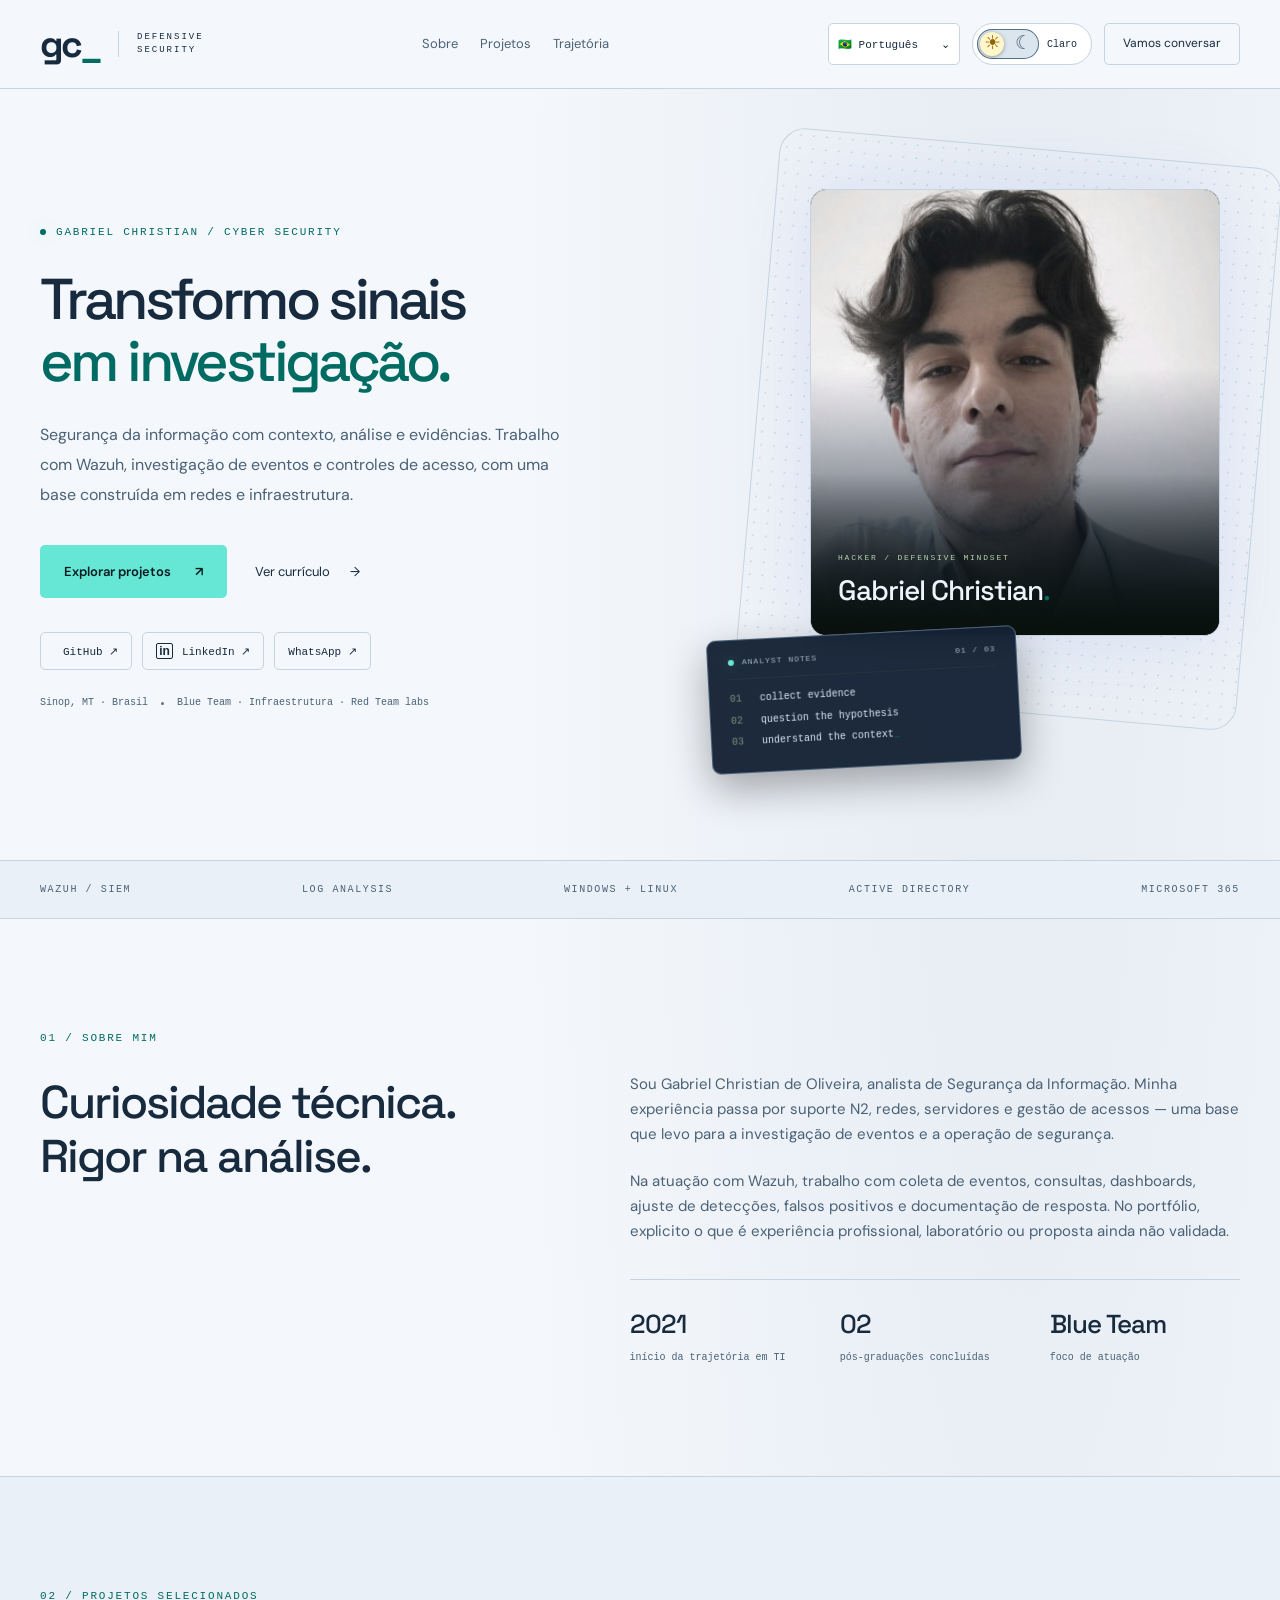
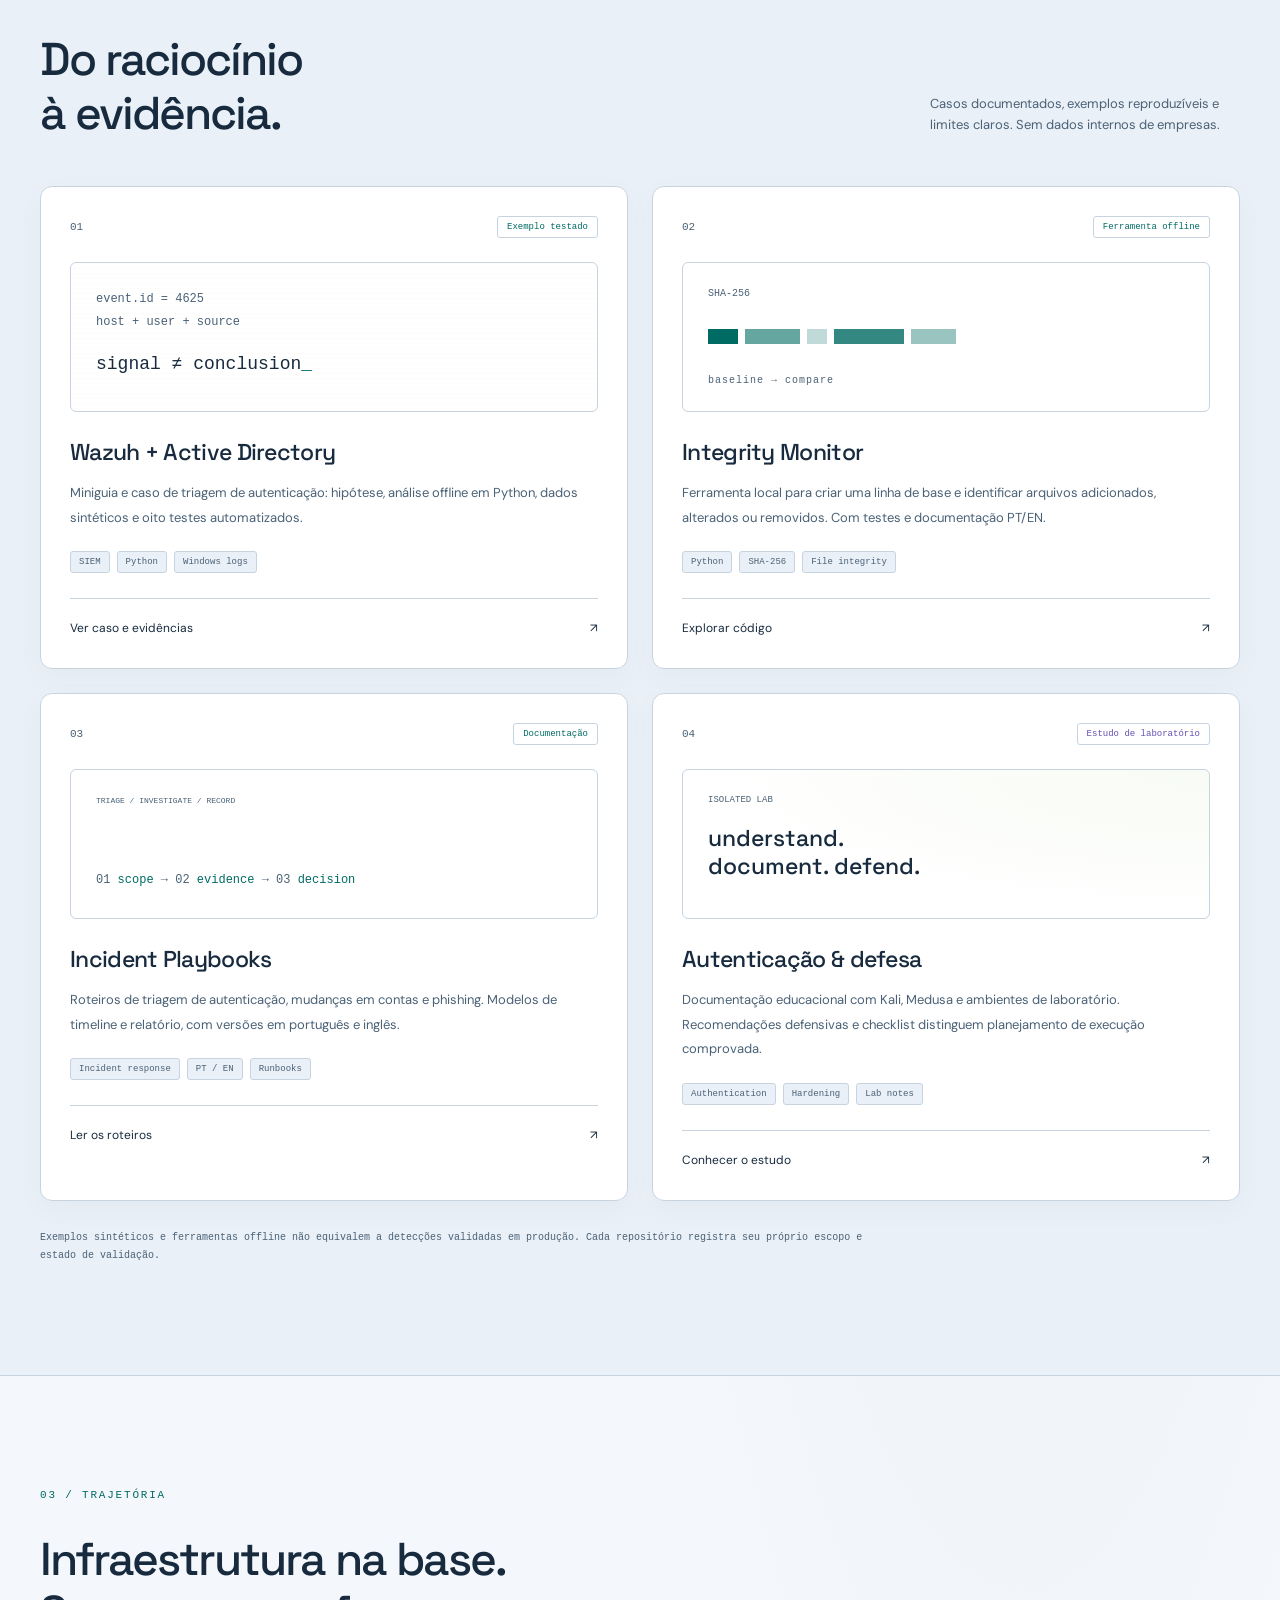
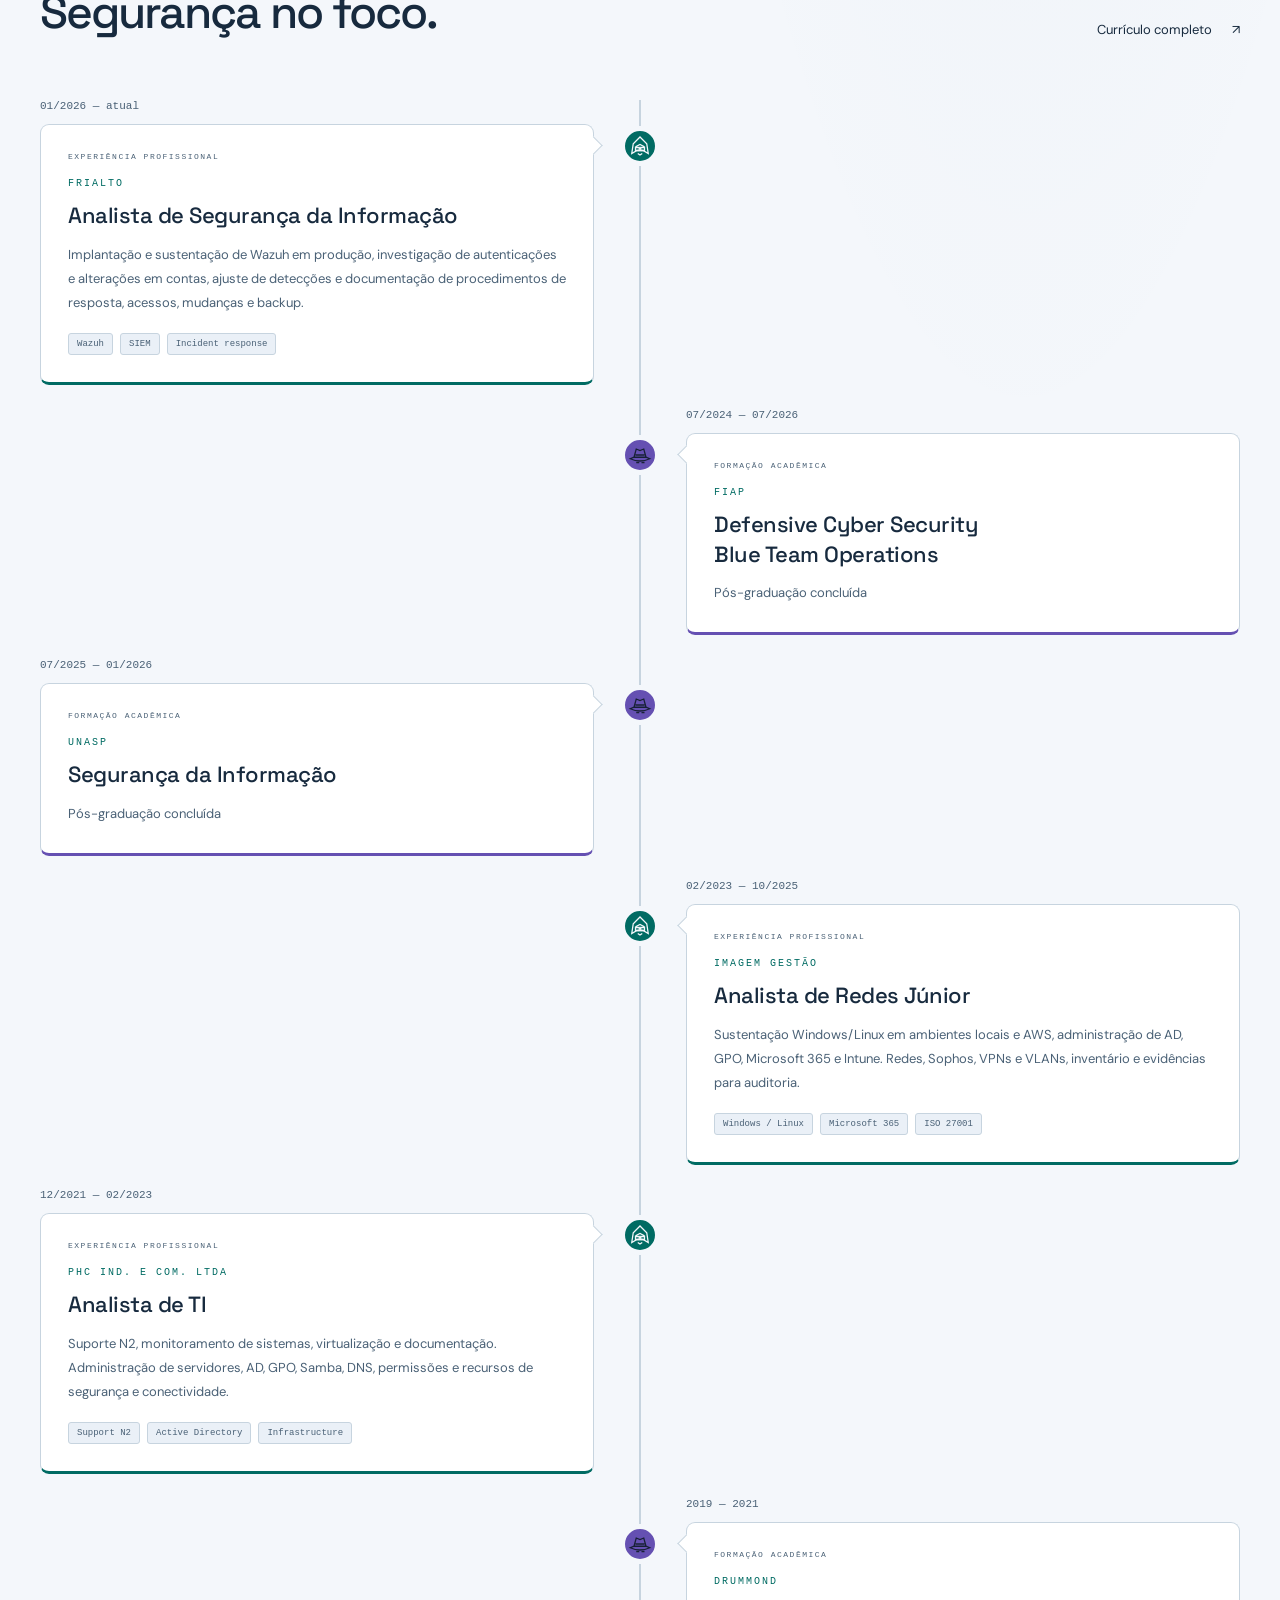
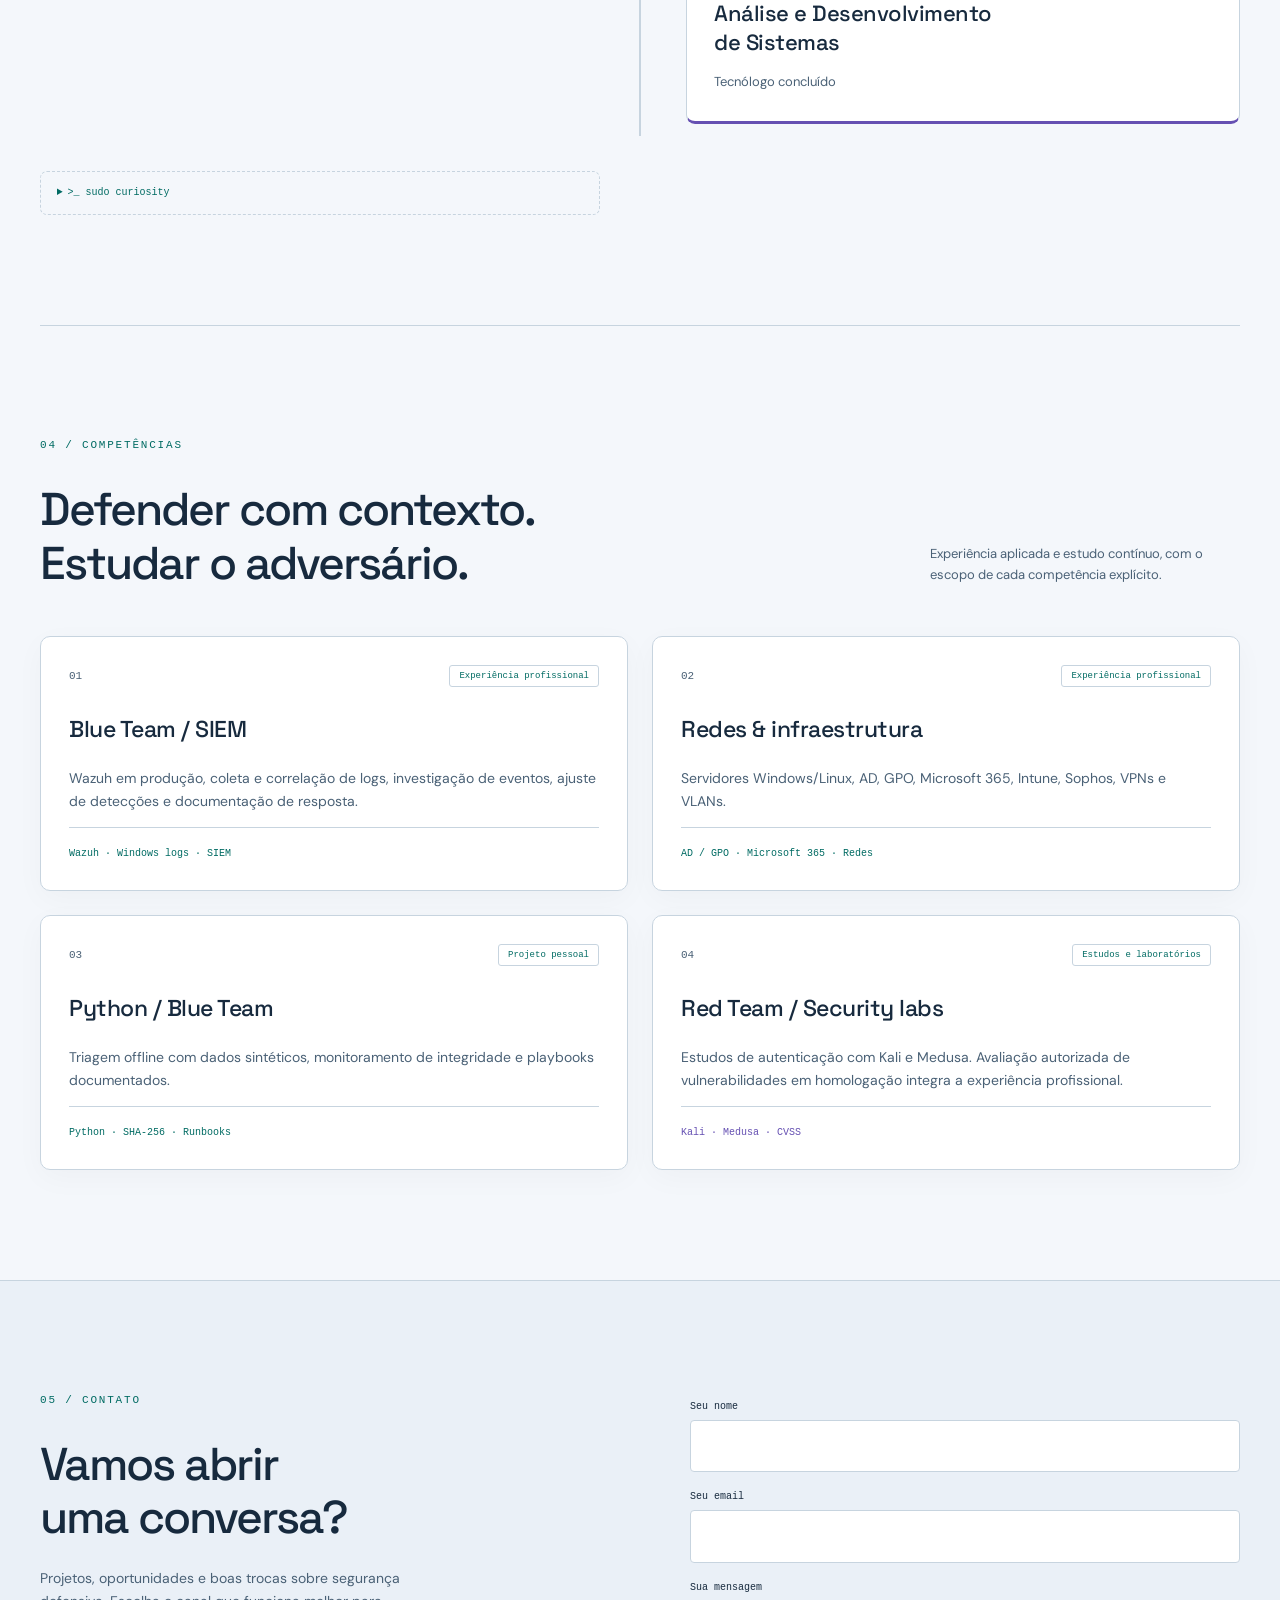
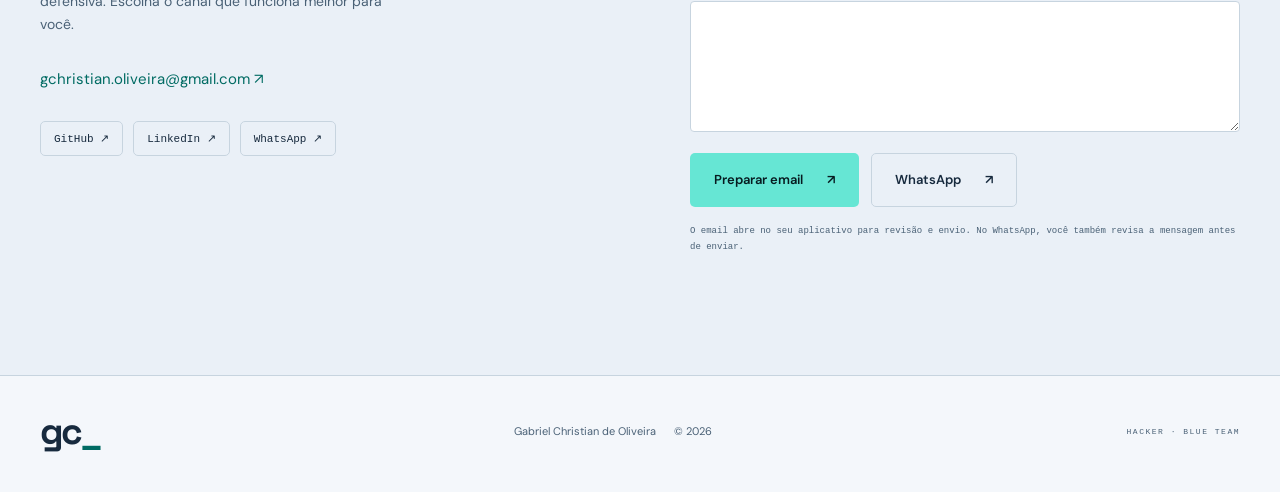
==== commit 25bdcf46: "HACKER: adiciona trajetória animada, digitação e seletor de idiomas sem salto" ====
--- a/index.html
+++ b/index.html
@@ -7,14 +7,17 @@
   <meta name="theme-color" content="#0b1214"><meta property="og:title" content="Gabriel Christian | HACKER · Blue Team">
   <meta property="og:description" content="Investigação, contexto e evidências. Conheça minha trajetória e meus projetos de segurança defensiva.">
   <meta property="og:image" content="https://christian404.github.io/assets/gabriel.png"><meta property="og:type" content="website">
-  <link rel="icon" href="assets/favicon.svg" type="image/svg+xml"><link rel="stylesheet" href="style.css"><script src="app.js" defer></script>
+  <link rel="icon" href="assets/favicon.svg" type="image/svg+xml"><script>
+// Apply the visitor/system preference before styles load to prevent a theme flash.
+(function(){var choice=null,media=null;try{var saved=localStorage.getItem('gc-theme');if(saved==='light'||saved==='dark')choice=saved;}catch(e){}try{if(typeof window.matchMedia==='function')media=window.matchMedia('(prefers-color-scheme: light)');}catch(e){}var initial=choice||(media&&media.matches?'light':'dark');document.documentElement.dataset.theme=initial;window.gcThemeState={choice:choice,media:media};})();
+</script><link rel="stylesheet" href="style.css"><script src="app.js" defer></script>
 </head>
 <body>
 <a class="skip" href="#main" data-i18n="skip">Pular para o conteúdo</a>
 <header class="nav-wrap"><nav class="nav shell" aria-label="Navegação principal">
   <a href="#" class="brand" aria-label="Gabriel Christian início"><span class="brand-mark">gc<span>_</span></span><span class="brand-label">DEFENSIVE<br>SECURITY</span></a>
   <div class="nav-links"><a href="#sobre" data-i18n="aboutNav">Sobre</a><a href="#projetos" data-i18n="projectsNav">Projetos</a><a href="#experiencia" data-i18n="experienceNav">Trajetória</a></div>
-  <div class="nav-actions"><label class="sr-only" for="language" data-i18n="languageLabel">Idioma</label><select id="language" aria-label="Idioma / Language"><option value="pt">🇧🇷 Português</option><option value="en">🇺🇸 English</option></select><button id="theme-toggle" type="button" aria-pressed="false" aria-label="Ativar tema claro"><span aria-hidden="true">☀</span><span class="theme-label" data-i18n="themeLight">Tema claro</span></button><a class="small-cta" href="#contato" data-i18n="talk">Vamos conversar</a></div>
+  <div class="nav-actions"><div class="language-picker"><span id="language-label" class="sr-only" data-i18n="languageLabel">Idioma</span><button id="language" type="button" aria-haspopup="listbox" aria-expanded="false" aria-controls="language-options" aria-labelledby="language-label language-value"><span id="language-value">🇧🇷 Português</span><span aria-hidden="true">⌄</span></button><ul id="language-options" role="listbox" aria-labelledby="language-label" hidden><li role="option" id="language-pt" data-language="pt" aria-selected="true" tabindex="-1">🇧🇷 Português</li><li role="option" id="language-en" data-language="en" aria-selected="false" tabindex="-1">🇺🇸 English</li></ul></div><button id="theme-toggle" type="button" aria-pressed="false" aria-label="Ativar tema claro"><span class="theme-track" aria-hidden="true"><span class="theme-thumb"></span><span class="theme-sun">☀</span><span class="theme-moon">☾</span></span><span class="theme-label" data-i18n="themeLight">Tema claro</span></button><a class="small-cta" href="#contato" data-i18n="talk">Vamos conversar</a></div>
 </nav></header>
 <main id="main">
 <section class="hero shell" aria-labelledby="hero-title">
@@ -22,7 +25,7 @@
     <h1 id="hero-title"><span data-i18n="heroOne">Transformo sinais</span><br><span class="accent" data-i18n="heroTwo">em investigação.</span></h1>
     <p class="hero-description" data-i18n="heroDescription">Segurança da informação com contexto, análise e evidências. Trabalho com Wazuh, investigação de eventos e controles de acesso, com uma base construída em redes e infraestrutura.</p>
     <div class="hero-actions"><a class="button primary" href="#projetos"><span data-i18n="explore">Explorar projetos</span><span aria-hidden="true">↗</span></a><a class="text-link" href="curriculo.html" target="_blank" rel="noopener noreferrer"><span data-i18n="resume">Ver currículo</span><span aria-hidden="true">→</span></a></div>
-    <div class="social-links hero-social"><a href="https://github.com/Christian404" target="_blank" rel="noopener noreferrer"><span aria-hidden="true">⌘</span> GitHub ↗</a><a href="https://www.linkedin.com/in/gabriel-christian-oliveira-4258b7252/" target="_blank" rel="noopener noreferrer"><span class="social-icon" aria-hidden="true">in</span> LinkedIn ↗</a><a href="https://wa.me/5512988379666" target="_blank" rel="noopener noreferrer">WhatsApp ↗</a></div><div class="hero-meta"><span data-i18n="location">Sinop, MT · Brasil</span><span class="divider"></span><span data-i18n="focus">Blue Team · Infraestrutura · Red Team labs</span></div>
+    <div class="social-links hero-social"><a href="https://github.com/Christian404" target="_blank" rel="noopener noreferrer"><span aria-hidden="true"><svg viewBox="0 0 32 32" fill="none" stroke="currentColor" stroke-width="1.7" aria-hidden="true"><path d="M5 26 7 13 16 4l9 9 2 13-7-4h-8z"/><path d="m10 17 6-3 6 3M10 18h5v4h-5zm7 0h5v4h-5zm-2 1h2M13 26l3 2 3-2"/></svg></span> GitHub ↗</a><a href="https://www.linkedin.com/in/gabriel-christian-oliveira-4258b7252/" target="_blank" rel="noopener noreferrer"><span class="social-icon" aria-hidden="true">in</span> LinkedIn ↗</a><a href="https://wa.me/5512988379666" target="_blank" rel="noopener noreferrer">WhatsApp ↗</a></div><div class="hero-meta"><span data-i18n="location">Sinop, MT · Brasil</span><span class="divider"></span><span data-i18n="focus">Blue Team · Infraestrutura · Red Team labs</span></div>
   </div>
   <div class="portrait-wrap"><div class="portrait-grid" aria-hidden="true"></div><div class="portrait-frame"><img src="assets/gabriel.png" alt="Gabriel Christian de Oliveira" width="400" height="400" fetchpriority="high"><div class="portrait-caption"><span class="tiny-label">HACKER / DEFENSIVE MINDSET</span><strong>Gabriel Christian<span class="accent">.</span></strong></div></div><div class="log-card" aria-hidden="true"><div class="log-top"><span class="signal-dot"></span><span>ANALYST NOTES</span><span>01 / 03</span></div><p><span>01</span> collect evidence</p><p><span>02</span> question the hypothesis</p><p><span>03</span> understand the context<span class="cursor">_</span></p></div></div>
 </section>
@@ -35,7 +38,7 @@
 <article class="project-card"><div class="project-top"><span class="project-number">03</span><span class="badge" data-i18n="documentation">Documentação</span></div><div class="project-visual playbook" aria-hidden="true"><span>TRIAGE / INVESTIGATE / RECORD</span><div>01 <b>scope</b> → 02 <b>evidence</b> → 03 <b>decision</b></div></div><h3>Incident Playbooks</h3><p data-i18n="projectThree">Roteiros de triagem de autenticação, mudanças em contas e phishing. Modelos de timeline e relatório, com versões em português e inglês.</p><div class="tags"><span>Incident response</span><span>PT / EN</span><span>Runbooks</span></div><a href="https://github.com/Christian404/blue-team-incident-playbooks" class="project-link" target="_blank" rel="noopener noreferrer"><span data-i18n="viewGuides">Ler os roteiros</span><span aria-hidden="true">↗</span></a></article>
 <article class="project-card"><div class="project-top"><span class="project-number">04</span><span class="badge muted" data-i18n="lab">Estudo de laboratório</span></div><div class="project-visual lab-visual" aria-hidden="true"><span>ISOLATED LAB</span><strong>understand.<br>document. defend.</strong></div><h3 data-i18n="labTitle">Autenticação & defesa</h3><p data-i18n="projectFour">Documentação educacional com Kali, Medusa e ambientes de laboratório. Recomendações defensivas e checklist distinguem planejamento de execução comprovada.</p><div class="tags"><span>Authentication</span><span>Hardening</span><span>Lab notes</span></div><a href="https://github.com/Christian404/projeto-medusa-kali-bruteforce" class="project-link" target="_blank" rel="noopener noreferrer"><span data-i18n="viewLab">Conhecer o estudo</span><span aria-hidden="true">↗</span></a></article>
 </div><p class="project-footnote" data-i18n="projectNote">Exemplos sintéticos e ferramentas offline não equivalem a detecções validadas em produção. Cada repositório registra seu próprio escopo e estado de validação.</p></div></section>
-<section id="experiencia" class="section shell"><div class="section-head"><div><p class="eyebrow" data-i18n="experienceEyebrow">03 / TRAJETÓRIA</p><h2 data-i18n="experienceTitle">Infraestrutura na base.<br>Segurança no foco.</h2></div><a href="curriculo.html" class="text-link" target="_blank" rel="noopener noreferrer"><span data-i18n="fullResume">Currículo completo</span> ↗</a></div><div class="timeline"><article class="timeline-item work"><span class="timeline-node" aria-hidden="true">⌘</span><div class="exp-date" data-i18n="dateFrialto">01/2026 — atual</div><div class="timeline-card"><span class="timeline-kind" data-i18n="professional">EXPERIÊNCIA PROFISSIONAL</span><span class="company">FRIALTO</span><h3 data-i18n="roleSecurity">Analista de Segurança da Informação</h3><p data-i18n="expSecurity">Implantação e sustentação de Wazuh em produção, investigação de autenticações e alterações em contas, ajuste de detecções e documentação de procedimentos de resposta, acessos, mudanças e backup.</p><div class="tags"><span>Wazuh</span><span>SIEM</span><span>Incident response</span></div></div></article><article class="timeline-item academic"><span class="timeline-node" aria-hidden="true">◇</span><div class="exp-date">07/2024 — 07/2026</div><div class="timeline-card"><span class="timeline-kind" data-i18n="education">FORMAÇÃO ACADÊMICA</span><span class="company">FIAP</span><h3>Defensive Cyber Security<br>Blue Team Operations</h3><p data-i18n="postgrad">Pós-graduação concluída</p></div></article><article class="timeline-item academic"><span class="timeline-node" aria-hidden="true">◇</span><div class="exp-date">07/2025 — 01/2026</div><div class="timeline-card"><span class="timeline-kind" data-i18n="education">FORMAÇÃO ACADÊMICA</span><span class="company">UNASP</span><h3 data-i18n="infoSecurity">Segurança da Informação</h3><p data-i18n="postgrad">Pós-graduação concluída</p></div></article><article class="timeline-item work"><span class="timeline-node" aria-hidden="true">⌘</span><div class="exp-date">02/2023 — 10/2025</div><div class="timeline-card"><span class="timeline-kind" data-i18n="professional">EXPERIÊNCIA PROFISSIONAL</span><span class="company">IMAGEM GESTÃO</span><h3 data-i18n="roleNetworks">Analista de Redes Júnior</h3><p data-i18n="expNetworks">Sustentação Windows/Linux em ambientes locais e AWS, administração de AD, GPO, Microsoft 365 e Intune. Redes, Sophos, VPNs e VLANs, inventário e evidências para auditoria.</p><div class="tags"><span>Windows / Linux</span><span>Microsoft 365</span><span>ISO 27001</span></div></div></article><article class="timeline-item work"><span class="timeline-node" aria-hidden="true">⌘</span><div class="exp-date">12/2021 — 02/2023</div><div class="timeline-card"><span class="timeline-kind" data-i18n="professional">EXPERIÊNCIA PROFISSIONAL</span><span class="company">PHC IND. E COM. LTDA</span><h3 data-i18n="roleIT">Analista de TI</h3><p data-i18n="expIT">Suporte N2, monitoramento de sistemas, virtualização e documentação. Administração de servidores, AD, GPO, Samba, DNS, permissões e recursos de segurança e conectividade.</p><div class="tags"><span>Support N2</span><span>Active Directory</span><span>Infrastructure</span></div></div></article><article class="timeline-item academic"><span class="timeline-node" aria-hidden="true">◇</span><div class="exp-date">2019 — 2021</div><div class="timeline-card"><span class="timeline-kind" data-i18n="education">FORMAÇÃO ACADÊMICA</span><span class="company">DRUMMOND</span><h3 data-i18n="systemsDegree">Análise e Desenvolvimento<br>de Sistemas</h3><p data-i18n="technologist">Tecnólogo concluído</p></div></article></div></section>
+<section id="experiencia" class="section shell"><div class="section-head"><div><p class="eyebrow" data-i18n="experienceEyebrow">03 / TRAJETÓRIA</p><h2 data-i18n="experienceTitle">Infraestrutura na base.<br>Segurança no foco.</h2></div><a href="curriculo.html" class="text-link" target="_blank" rel="noopener noreferrer"><span data-i18n="fullResume">Currículo completo</span> ↗</a></div><div class="timeline" aria-label="Trajetória profissional e formação"><article class="timeline-item work"><span class="timeline-node" aria-hidden="true"><svg viewBox="0 0 32 32" fill="none" stroke="currentColor" stroke-width="1.7" aria-hidden="true"><path d="M5 26 7 13 16 4l9 9 2 13-7-4h-8z"/><path d="m10 17 6-3 6 3M10 18h5v4h-5zm7 0h5v4h-5zm-2 1h2"/><path d="m13 26 3 2 3-2"/></svg></span><div class="exp-date" data-i18n="dateFrialto">01/2026 — atual</div><div class="timeline-card"><span class="timeline-kind" data-i18n="professional">EXPERIÊNCIA PROFISSIONAL</span><span class="company">FRIALTO</span><h3 data-i18n="roleSecurity">Analista de Segurança da Informação</h3><p data-i18n="expSecurity">Implantação e sustentação de Wazuh em produção, investigação de autenticações e alterações em contas, ajuste de detecções e documentação de procedimentos de resposta, acessos, mudanças e backup.</p><div class="tags"><span>Wazuh</span><span>SIEM</span><span>Incident response</span></div></div></article><article class="timeline-item academic"><span class="timeline-node" aria-hidden="true"><svg viewBox="0 0 32 32" fill="none" stroke="currentColor" stroke-width="1.7" aria-hidden="true"><path d="m8 19 3-11 5 2 5-2 3 11M3 21q13 6 26 0l-5-2H8zM10 16h12"/><path d="M11 26h4m3 0h4"/></svg></span><div class="exp-date">07/2024 — 07/2026</div><div class="timeline-card"><span class="timeline-kind" data-i18n="education">FORMAÇÃO ACADÊMICA</span><span class="company">FIAP</span><h3>Defensive Cyber Security<br>Blue Team Operations</h3><p data-i18n="postgrad">Pós-graduação concluída</p></div></article><article class="timeline-item academic"><span class="timeline-node" aria-hidden="true"><svg viewBox="0 0 32 32" fill="none" stroke="currentColor" stroke-width="1.7" aria-hidden="true"><path d="m8 19 3-11 5 2 5-2 3 11M3 21q13 6 26 0l-5-2H8zM10 16h12"/><path d="M11 26h4m3 0h4"/></svg></span><div class="exp-date">07/2025 — 01/2026</div><div class="timeline-card"><span class="timeline-kind" data-i18n="education">FORMAÇÃO ACADÊMICA</span><span class="company">UNASP</span><h3 data-i18n="infoSecurity">Segurança da Informação</h3><p data-i18n="postgrad">Pós-graduação concluída</p></div></article><article class="timeline-item work"><span class="timeline-node" aria-hidden="true"><svg viewBox="0 0 32 32" fill="none" stroke="currentColor" stroke-width="1.7" aria-hidden="true"><path d="M5 26 7 13 16 4l9 9 2 13-7-4h-8z"/><path d="m10 17 6-3 6 3M10 18h5v4h-5zm7 0h5v4h-5zm-2 1h2"/><path d="m13 26 3 2 3-2"/></svg></span><div class="exp-date">02/2023 — 10/2025</div><div class="timeline-card"><span class="timeline-kind" data-i18n="professional">EXPERIÊNCIA PROFISSIONAL</span><span class="company">IMAGEM GESTÃO</span><h3 data-i18n="roleNetworks">Analista de Redes Júnior</h3><p data-i18n="expNetworks">Sustentação Windows/Linux em ambientes locais e AWS, administração de AD, GPO, Microsoft 365 e Intune. Redes, Sophos, VPNs e VLANs, inventário e evidências para auditoria.</p><div class="tags"><span>Windows / Linux</span><span>Microsoft 365</span><span>ISO 27001</span></div></div></article><article class="timeline-item work"><span class="timeline-node" aria-hidden="true"><svg viewBox="0 0 32 32" fill="none" stroke="currentColor" stroke-width="1.7" aria-hidden="true"><path d="M5 26 7 13 16 4l9 9 2 13-7-4h-8z"/><path d="m10 17 6-3 6 3M10 18h5v4h-5zm7 0h5v4h-5zm-2 1h2"/><path d="m13 26 3 2 3-2"/></svg></span><div class="exp-date">12/2021 — 02/2023</div><div class="timeline-card"><span class="timeline-kind" data-i18n="professional">EXPERIÊNCIA PROFISSIONAL</span><span class="company">PHC IND. E COM. LTDA</span><h3 data-i18n="roleIT">Analista de TI</h3><p data-i18n="expIT">Suporte N2, monitoramento de sistemas, virtualização e documentação. Administração de servidores, AD, GPO, Samba, DNS, permissões e recursos de segurança e conectividade.</p><div class="tags"><span>Support N2</span><span>Active Directory</span><span>Infrastructure</span></div></div></article><article class="timeline-item academic"><span class="timeline-node" aria-hidden="true"><svg viewBox="0 0 32 32" fill="none" stroke="currentColor" stroke-width="1.7" aria-hidden="true"><path d="m8 19 3-11 5 2 5-2 3 11M3 21q13 6 26 0l-5-2H8zM10 16h12"/><path d="M11 26h4m3 0h4"/></svg></span><div class="exp-date">2019 — 2021</div><div class="timeline-card"><span class="timeline-kind" data-i18n="education">FORMAÇÃO ACADÊMICA</span><span class="company">DRUMMOND</span><h3 data-i18n="systemsDegree">Análise e Desenvolvimento<br>de Sistemas</h3><p data-i18n="technologist">Tecnólogo concluído</p></div></article></div><details class="security-note"><summary><span aria-hidden="true">&gt;_ </span>sudo curiosity</summary><p data-i18n="easterNote">Permissão concedida: continue curioso. Um sinal não é uma conclusão — investigue o contexto.</p></details></section>
 <section id="habilidades" class="section shell skills-section"><div class="section-head"><div><p class="eyebrow" data-i18n="skillsEyebrow">04 / COMPETÊNCIAS</p><h2 data-i18n="skillsTitle">Defender com contexto.<br>Estudar o adversário.</h2></div><p class="section-intro" data-i18n="skillsIntro">Experiência aplicada e estudo contínuo, com o escopo de cada competência explícito.</p></div><div class="skill-grid"><article class="skill-card"><div class="skill-top"><span class="project-number">01</span><span class="badge" data-i18n="workScope">Experiência profissional</span></div><h3>Blue Team / SIEM</h3><p data-i18n="skillBlue">Wazuh em produção, coleta e correlação de logs, investigação de eventos, ajuste de detecções e documentação de resposta.</p><div class="skill-tools">Wazuh · Windows logs · SIEM</div></article><article class="skill-card"><div class="skill-top"><span class="project-number">02</span><span class="badge" data-i18n="workScope">Experiência profissional</span></div><h3 data-i18n="skillInfraTitle">Redes & infraestrutura</h3><p data-i18n="skillInfra">Servidores Windows/Linux, AD, GPO, Microsoft 365, Intune, Sophos, VPNs e VLANs.</p><div class="skill-tools">AD / GPO · Microsoft 365 · Redes</div></article><article class="skill-card"><div class="skill-top"><span class="project-number">03</span><span class="badge" data-i18n="projectScope">Projeto pessoal</span></div><h3>Python / Blue Team</h3><p data-i18n="skillProject">Triagem offline com dados sintéticos, monitoramento de integridade e playbooks documentados.</p><div class="skill-tools">Python · SHA-256 · Runbooks</div></article><article class="skill-card"><div class="skill-top"><span class="project-number">04</span><span class="badge" data-i18n="labScope">Estudos e laboratórios</span></div><h3>Red Team / Security labs</h3><p data-i18n="skillRed">Estudos de autenticação com Kali e Medusa. Avaliação autorizada de vulnerabilidades em homologação integra a experiência profissional.</p><div class="skill-tools">Kali · Medusa · CVSS</div></article></div></section><section id="contato" class="section contact-section"><div class="shell contact-grid"><div><p class="eyebrow" data-i18n="contactEyebrow">05 / CONTATO</p><h2 data-i18n="contactTitle">Vamos abrir<br>uma conversa?</h2><p data-i18n="contactText">Projetos, oportunidades e boas trocas sobre segurança defensiva. Escolha o canal que funciona melhor para você.</p><a class="email-link" href="mailto:gchristian.oliveira@gmail.com" target="_blank" rel="noopener noreferrer">gchristian.oliveira@gmail.com ↗</a><div class="social-links"><a href="https://github.com/Christian404" target="_blank" rel="noopener noreferrer">GitHub ↗</a><a href="https://www.linkedin.com/in/gabriel-christian-oliveira-4258b7252/" target="_blank" rel="noopener noreferrer">LinkedIn ↗</a><a href="https://wa.me/5512988379666" target="_blank" rel="noopener noreferrer">WhatsApp ↗</a></div></div>
 <form id="contact-form"><label for="contact-name" data-i18n="nameLabel">Seu nome</label><input id="contact-name" name="name" required maxlength="100" autocomplete="name"><label for="contact-email" data-i18n="emailLabel">Seu email</label><input id="contact-email" name="email" type="email" required maxlength="200" autocomplete="email"><label for="contact-message" data-i18n="messageLabel">Sua mensagem</label><textarea id="contact-message" name="message" required maxlength="2500" rows="4"></textarea><div class="contact-buttons"><button class="button primary" type="submit"><span data-i18n="prepareEmail">Preparar email</span> ↗</button><button class="button secondary" type="button" id="whatsapp"><span>WhatsApp</span> ↗</button></div><p class="form-note" data-i18n="formNote">O email abre no seu aplicativo para revisão e envio. No WhatsApp, você também revisa a mensagem antes de enviar.</p><p id="contact-status" class="status" role="status" aria-live="polite"></p></form></div></section>
 </main>
--- a/style.css
+++ b/style.css
@@ -25,3 +25,15 @@
 @media(max-width:760px){.nav-actions{gap:7px}.nav{height:76px}.nav-actions .small-cta{display:none}#language{font-size:10px;max-width:137px}#theme-toggle{padding:10px}.hero-social{font-size:10px;gap:8px}.hero-social a{padding:9px 10px}.hero{padding-top:48px}.hero h1{font-size:clamp(38px,8.3vw,59px)}.timeline{margin-top:35px;gap:27px}.timeline:before{left:17px}.timeline-item,.timeline-item:nth-child(even){width:100%;align-self:auto;padding:0 0 0 54px}.timeline-node,.timeline-item:nth-child(even) .timeline-node{right:auto;left:0;width:35px;height:35px;top:30px;border-width:4px;font-size:19px}.timeline-card{padding:21px}.timeline-card:after,.timeline-item:nth-child(even) .timeline-card:after{right:auto;left:-7px;transform:rotate(225deg)}.timeline-card h3{font-size:20px}.timeline-kind{font-size:7px;letter-spacing:1px}.skill-grid{grid-template-columns:1fr}.skill-card{padding:24px}.skill-top .badge{font-size:8px}.contact-grid .social-links{gap:8px}.social-links a{font-size:10px;padding:9px 11px}}
 @media(prefers-reduced-motion:reduce){*{animation:none!important;scroll-behavior:auto!important}}
 @media print{:root,:root[data-theme=light]{--bg:#fff;--text:#111;--muted:#222;--green:#111;--panel:#fff;--line:#bbb}body{background:#fff;color:#111}.resume-body h2,.resume-body h3{break-after:avoid}.resume-body li{break-inside:avoid}.resume-body a{overflow-wrap:anywhere}[hidden]{display:none!important}@page{size:A4;margin:16mm}}
+/* Positioned language list never changes document flow or scroll position. */
+.language-picker{position:relative;flex-shrink:0}#language{display:flex;align-items:center;justify-content:space-between;gap:10px;min-width:132px}#language:after{content:'⌄';font-size:13px}#language-options{position:absolute;right:0;top:calc(100% + 9px);z-index:30;min-width:170px;padding:6px;background:var(--panel);border:1px solid var(--line);border-radius:8px;box-shadow:0 16px 36px #0004}#language-options[hidden]{display:none}#language-options button{display:flex;width:100%;border:0;border-radius:4px;background:transparent;color:var(--text);padding:12px;font:12px var(--mono);text-align:left}#language-options button:hover,#language-options button:focus-visible{background:var(--surface);outline:2px solid var(--green);outline-offset:-2px}#language-options button[aria-selected=true]{color:var(--green)}#language-options button[aria-selected=true]:after{content:'✓';margin-left:auto}
+#theme-toggle{border-radius:24px;min-width:92px;justify-content:flex-start;padding:5px 12px 5px 5px;gap:8px}#theme-toggle>span:first-child{display:grid;place-items:center;width:30px;height:30px;border-radius:50%;background:#233c58;color:#e2edff;font-size:21px;box-shadow:0 1px 5px #0003}#theme-toggle[aria-pressed=true]>span:first-child{background:#fff3bc;color:#a36a00}#theme-toggle .theme-label{font-size:10px;display:inline}
+#hero-title .accent{position:relative;display:inline-block;vertical-align:bottom;max-width:100%}.typing-highlight{animation:typing-reveal 1.75s steps(21,end) both}.typing-highlight:after{content:'';display:block;position:absolute;right:0;top:8%;height:85%;width:2px;background:var(--green);animation:typing-caret .65s steps(2,end) 4 forwards}@keyframes typing-reveal{from{clip-path:inset(0 100% 0 0)}to{clip-path:inset(0 0 0 0)}}@keyframes typing-caret{0%,100%{opacity:0}50%{opacity:1}}
+.timeline:after{content:'';position:absolute;top:0;bottom:0;left:50%;width:2px;background:linear-gradient(var(--green),var(--violet));transform:translateX(-50%) scaleY(var(--path-progress,1));transform-origin:top;box-shadow:0 0 12px #66e6d444;pointer-events:none}.timeline-enhanced .timeline-item{opacity:.38;transform:translateY(18px);transition:opacity .55s,transform .55s}.timeline-enhanced .timeline-item.path-reached{opacity:1;transform:translateY(0)}.timeline-node{padding:3px;transition:box-shadow .4s}.timeline-node svg{width:24px;height:24px}.path-reached .timeline-node{box-shadow:0 0 0 3px var(--panel),0 0 18px #66e6d444}.academic .timeline-node{color:#172035}.security-note{border:1px dashed var(--line);border-radius:7px;padding:12px 16px;margin-top:35px;max-width:560px;color:var(--muted);font:10px/1.8 var(--mono)}.security-note summary{cursor:pointer;color:var(--green)}.security-note p{margin:12px 0 0}
+@media(max-width:760px){#language{min-width:130px;font-size:10px}.timeline:after{left:17px}.timeline-node svg{width:22px;height:22px}#theme-toggle{min-width:77px;padding-right:9px;gap:5px}#theme-toggle .theme-label{font-size:9px}.hero h1{letter-spacing:-2.4px}}
+@media(prefers-reduced-motion:reduce){.typing-highlight{clip-path:none;animation:none}.typing-highlight:after{display:none}.timeline-enhanced .timeline-item{opacity:1;transform:none;transition:none}.timeline:after{transform:translateX(-50%) scaleY(1)}}
+#theme-toggle{min-width:120px;padding:4px 10px 4px 4px;gap:8px}#theme-toggle>.theme-track{position:relative;display:flex;align-items:center;justify-content:space-around;width:62px;height:30px;border-radius:20px;background:#17283d;box-shadow:inset 0 0 0 1px #54708d;color:inherit;padding:0;font-size:19px}#theme-toggle[aria-pressed=true]>.theme-track{background:#dbe5ed;color:inherit}.theme-sun,.theme-moon{position:relative;z-index:1;width:27px;text-align:center;line-height:26px}.theme-sun{color:#f3bc36}.theme-moon{color:#e1eaff}.theme-thumb{position:absolute;left:3px;top:3px;width:24px;height:24px;border-radius:50%;background:#475b7b;transform:translateX(32px);transition:transform .25s,background .25s;box-shadow:0 1px 4px #0005}#theme-toggle[aria-pressed=true] .theme-thumb{transform:translateX(0);background:#fff6c9}#theme-toggle[aria-pressed=true] .theme-sun{color:#926000}#theme-toggle[aria-pressed=true] .theme-moon{color:#4c6078}
+@media(max-width:760px){#theme-toggle{min-width:110px;gap:6px;padding-right:8px}}
+
+#language-options{list-style:none;margin:0}#language-options [role=option]{display:flex;width:100%;border:0;border-radius:4px;background:transparent;color:var(--text);padding:12px;font:12px var(--mono);text-align:left;cursor:pointer}#language-options [role=option]:hover,#language-options [role=option]:focus-visible{background:var(--surface);outline:2px solid var(--green);outline-offset:-2px}#language-options [aria-selected=true]{color:var(--green)}#language:after{display:none}
+#theme-toggle>span.theme-track:first-child,#theme-toggle[aria-pressed=true]>span.theme-track:first-child{position:relative;display:flex;align-items:center;justify-content:space-around;flex:0 0 62px;width:62px;height:30px;padding:0;border-radius:20px;background:#17283d;box-shadow:inset 0 0 0 1px #54708d;color:inherit;font-size:19px;line-height:30px}#theme-toggle[aria-pressed=true]>span.theme-track:first-child{background:#dbe5ed}#theme-toggle .theme-label{display:inline;white-space:nowrap}.theme-track>.theme-sun,.theme-track>.theme-moon{display:block;position:relative;z-index:1;flex:0 0 27px;width:27px;height:26px;line-height:26px;text-align:center}.timeline:after{z-index:0}.timeline-item{z-index:1}
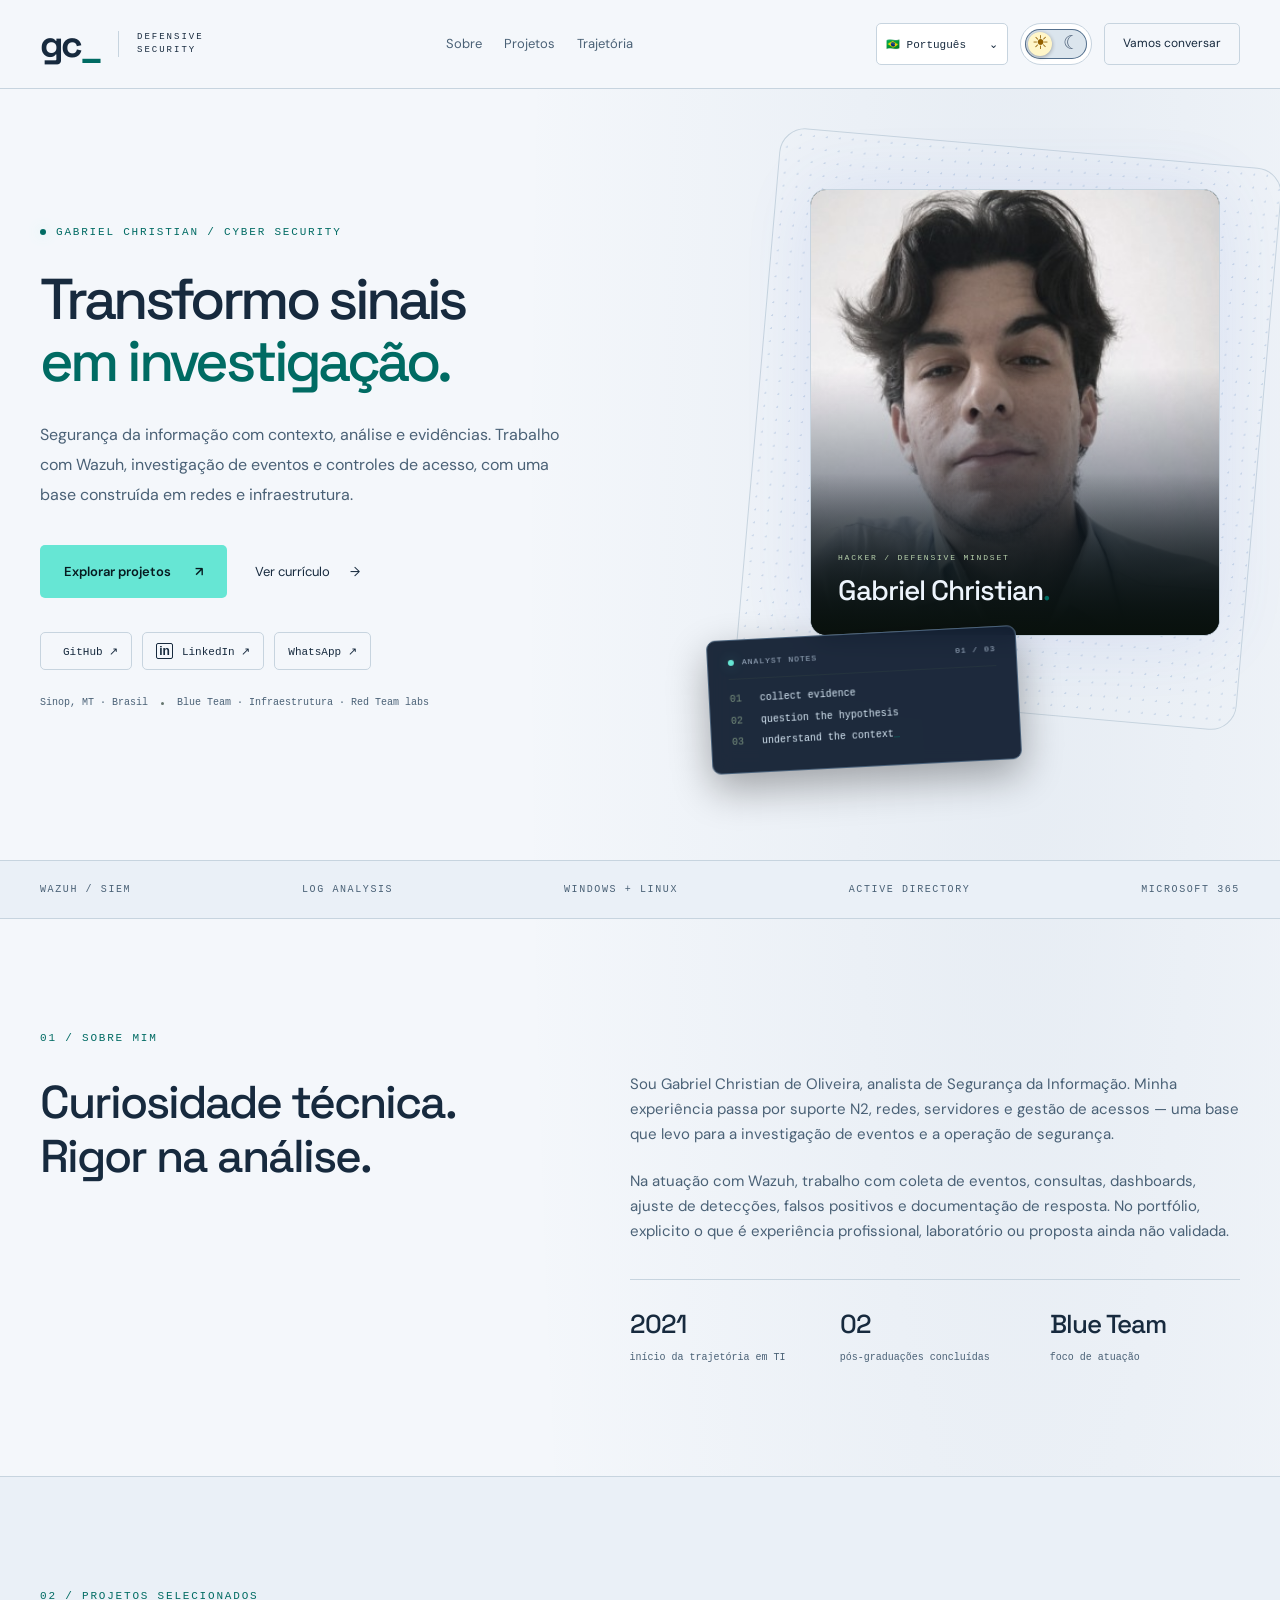
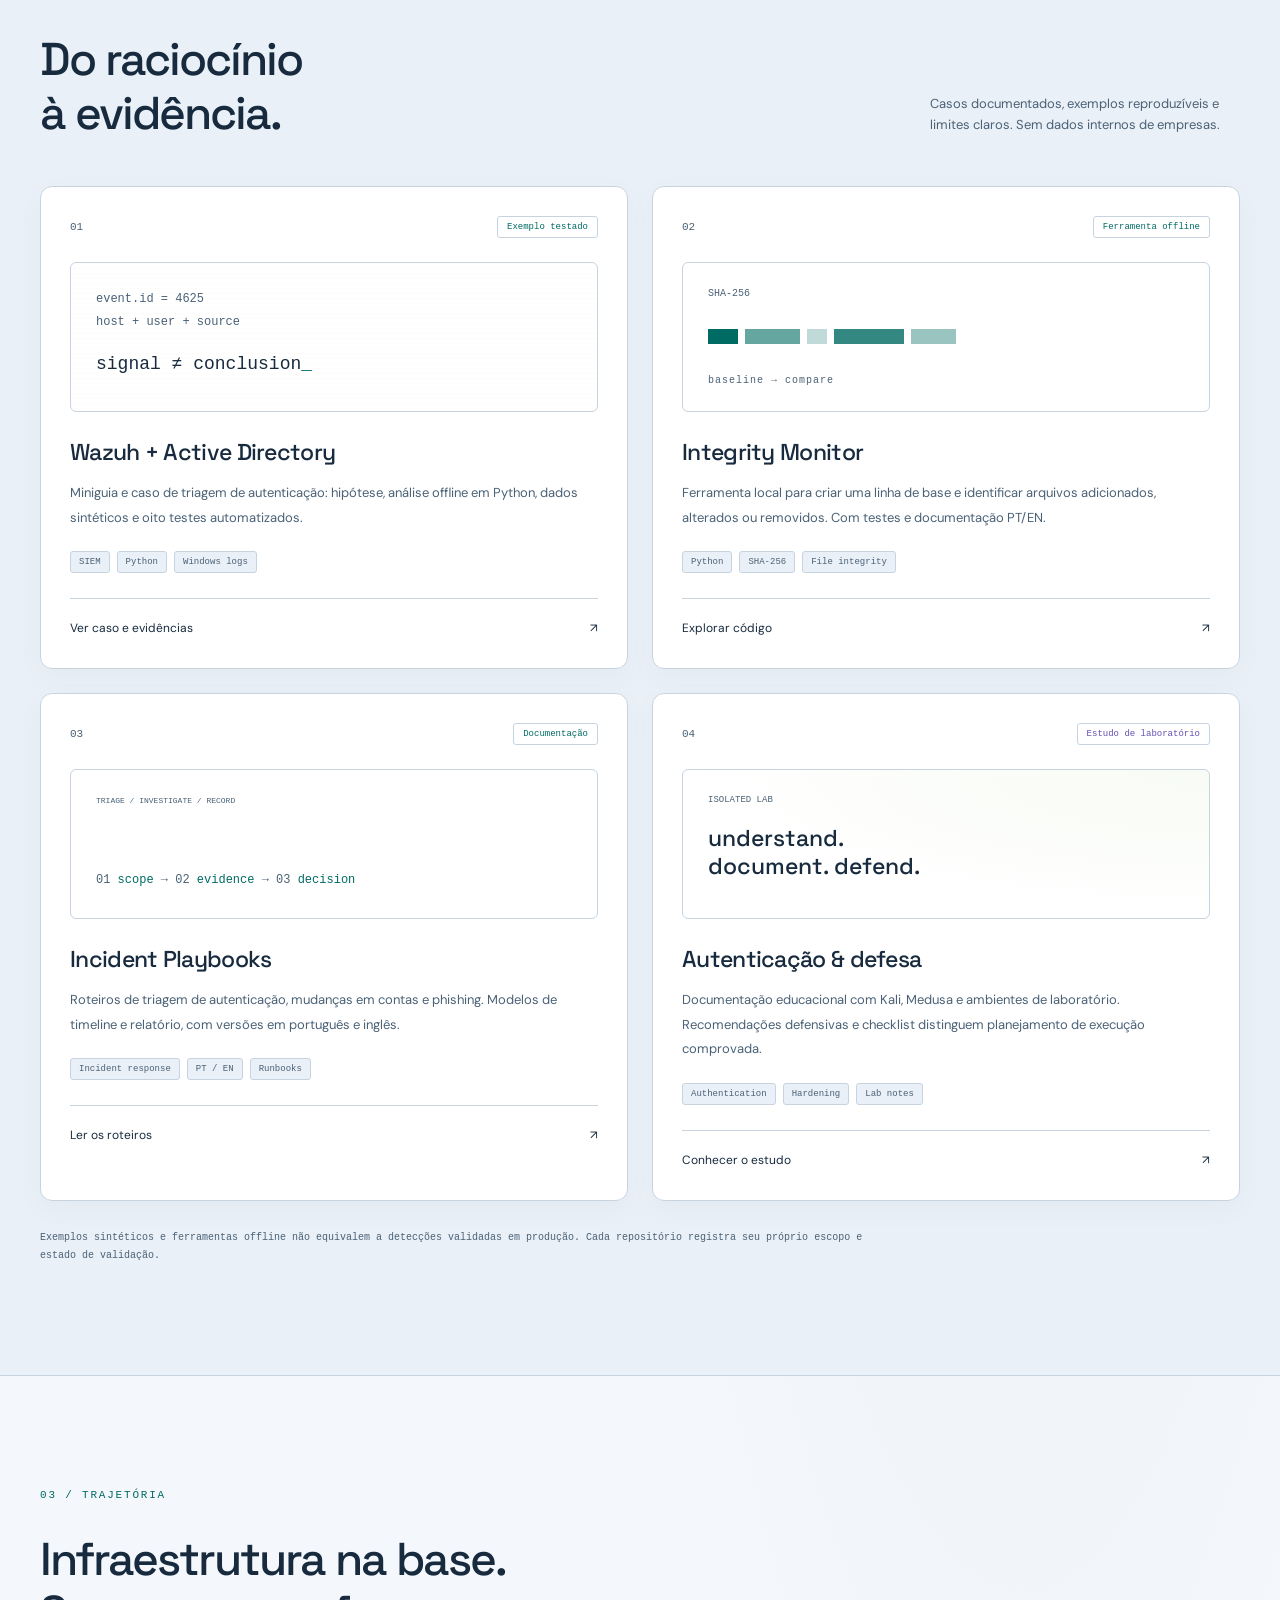
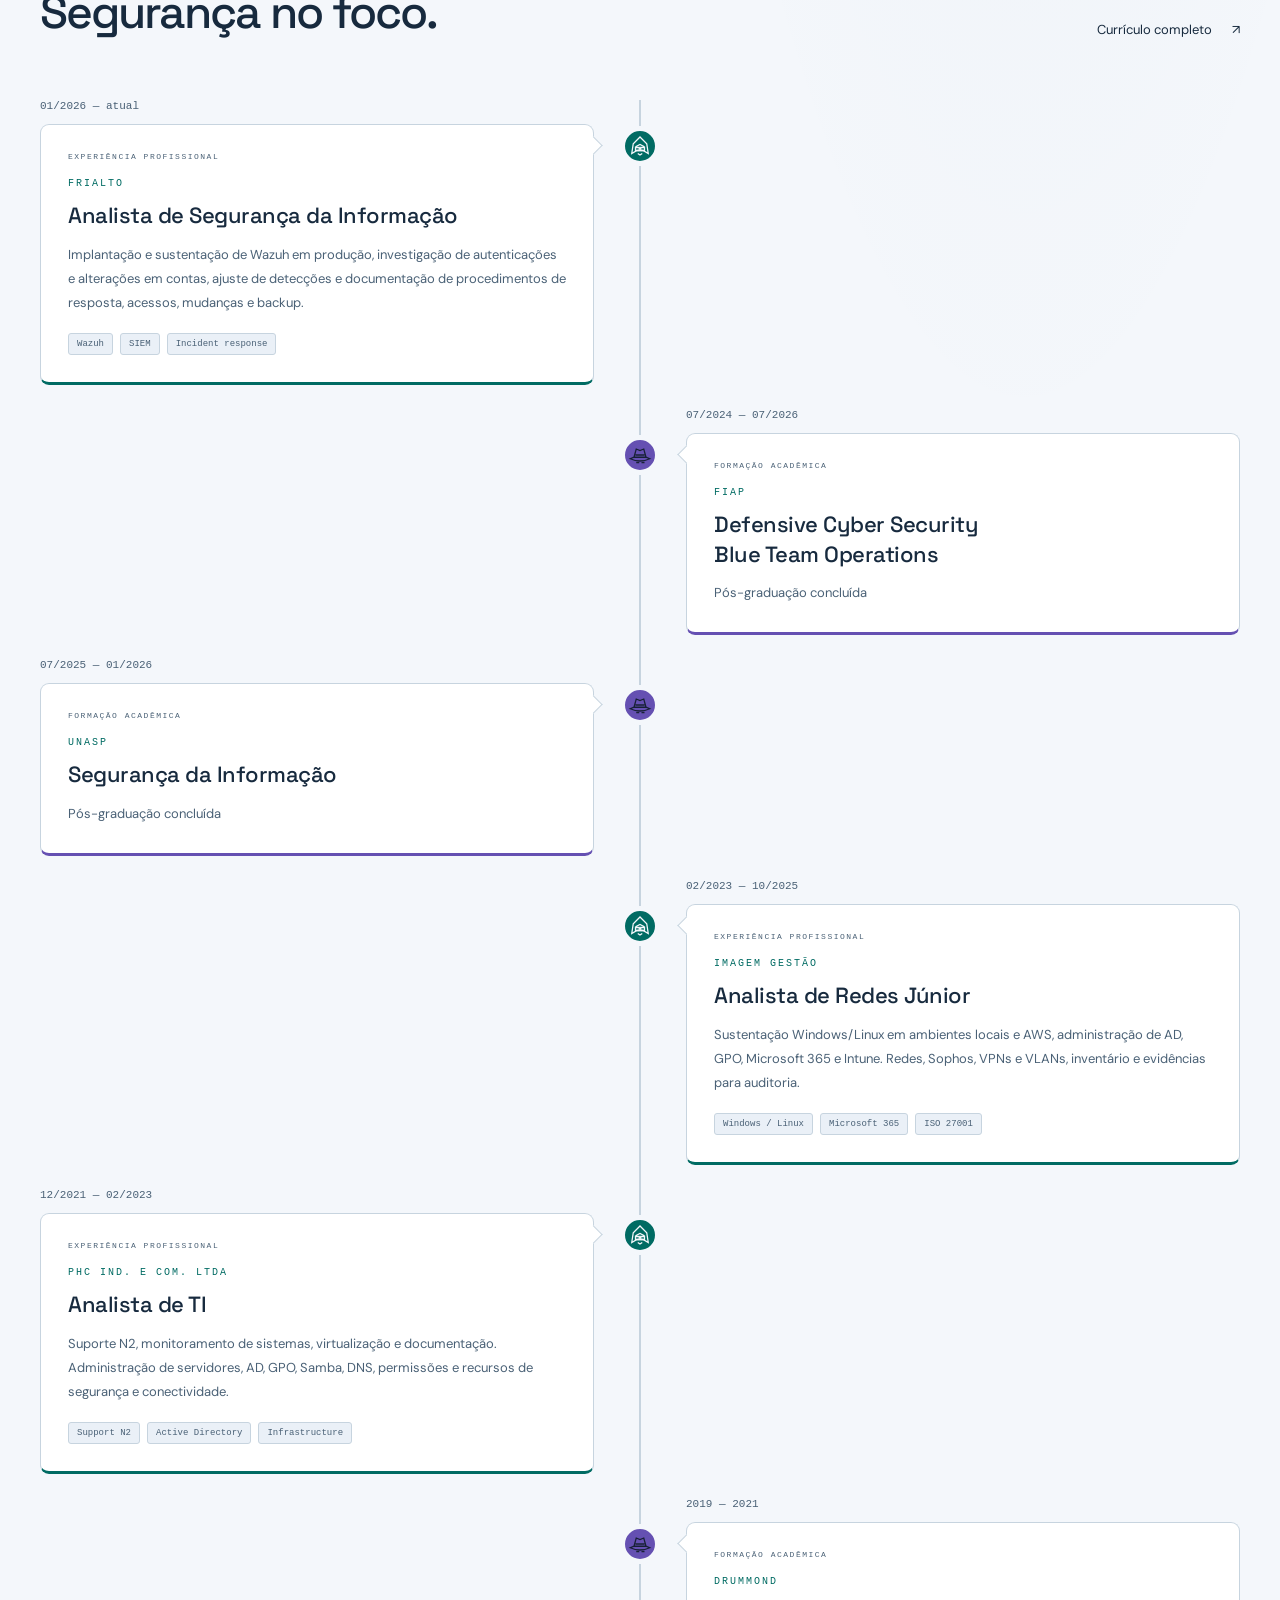
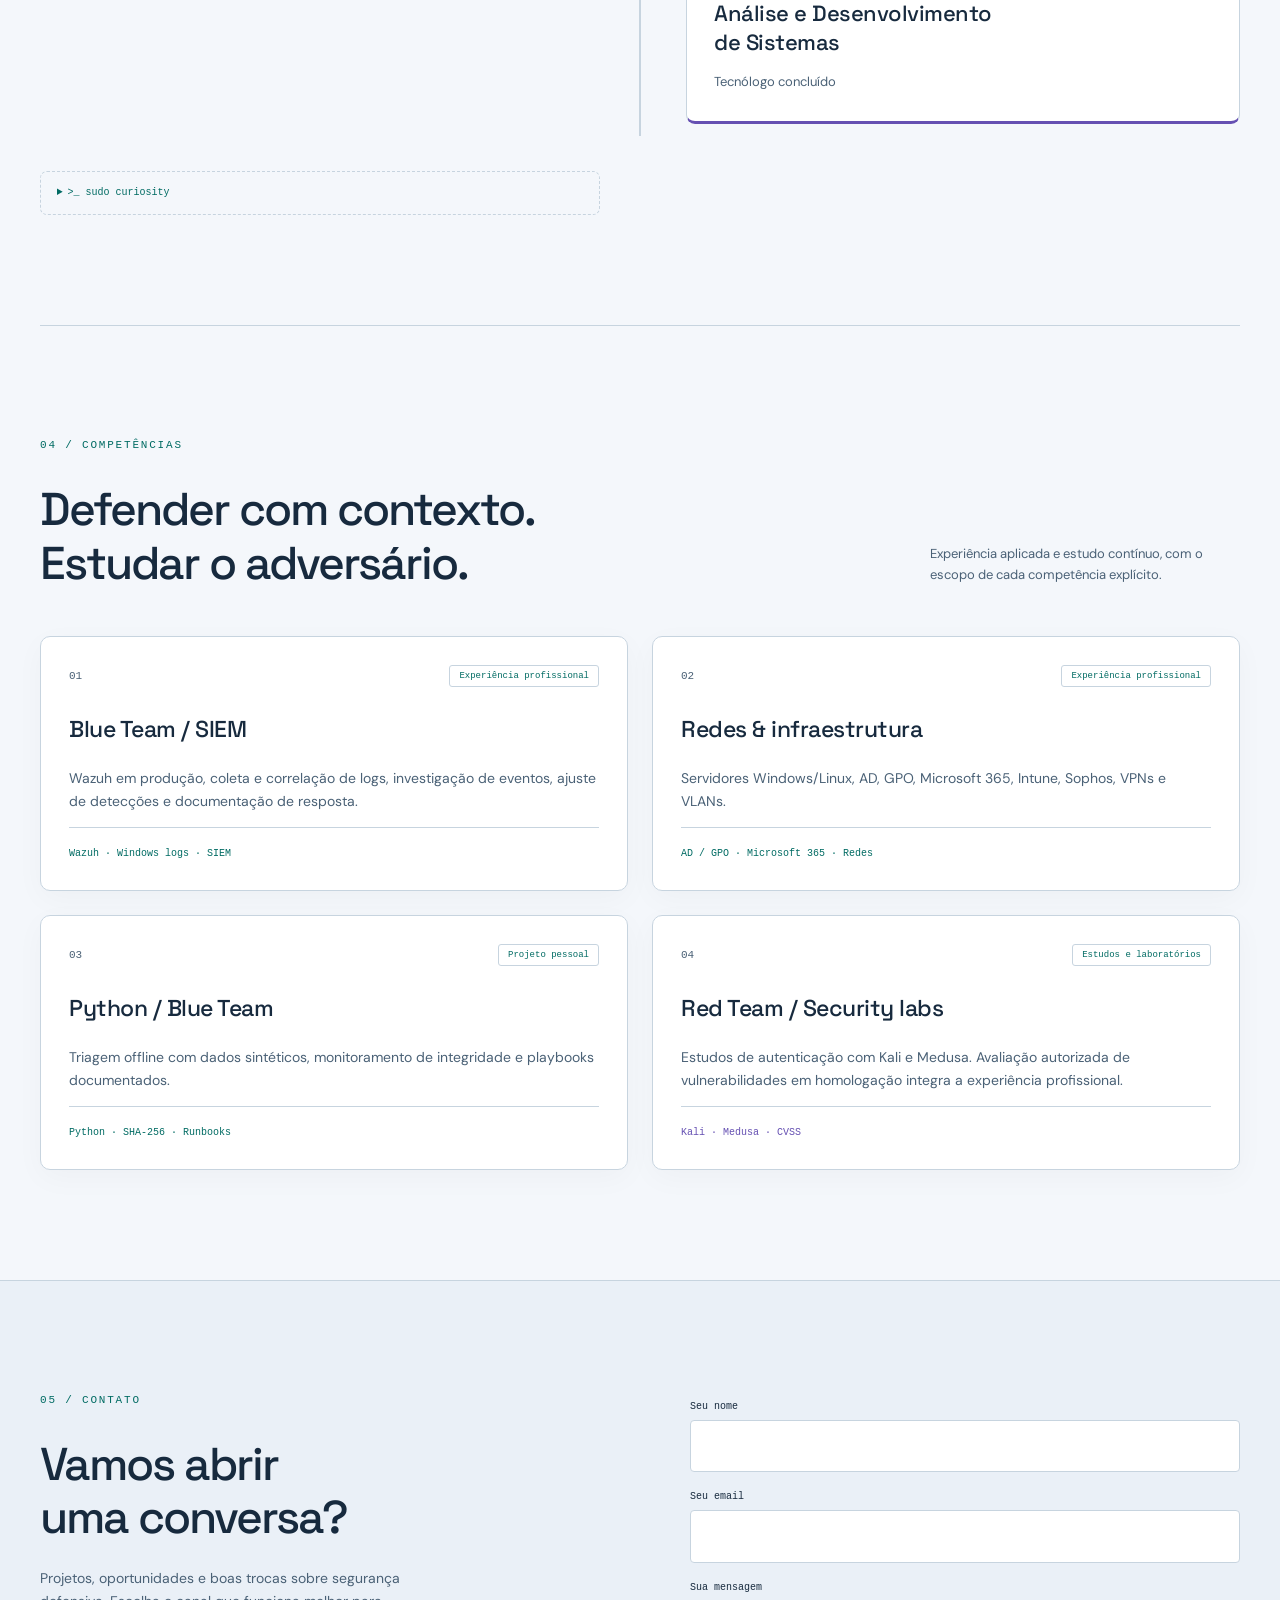
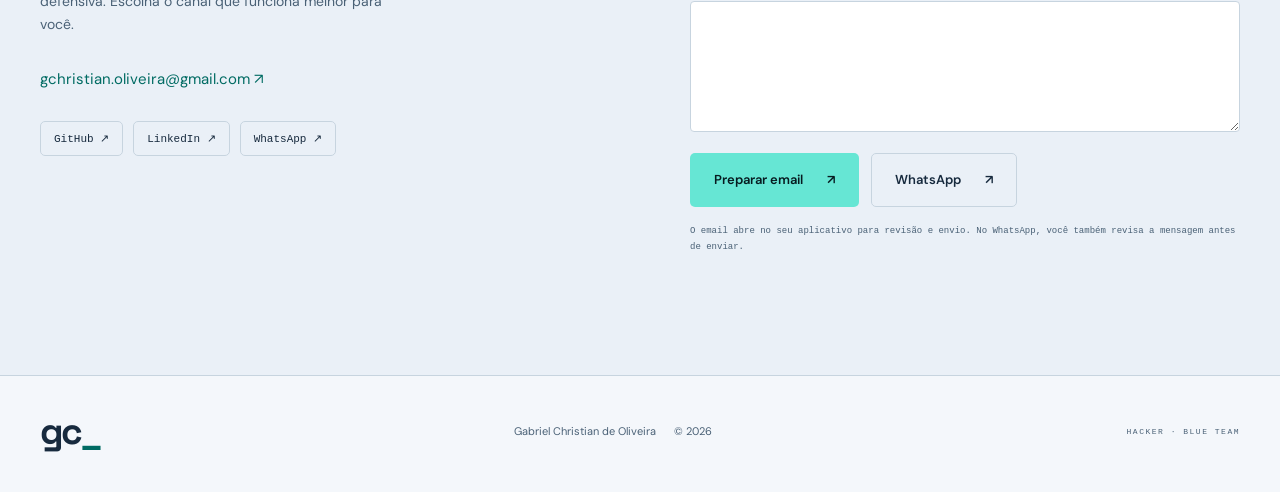
==== commit c01b5d5c: "HACKER: digita título letra por letra e simplifica toggle de tema" ====
--- a/index.html
+++ b/index.html
@@ -17,7 +17,7 @@
 <header class="nav-wrap"><nav class="nav shell" aria-label="Navegação principal">
   <a href="#" class="brand" aria-label="Gabriel Christian início"><span class="brand-mark">gc<span>_</span></span><span class="brand-label">DEFENSIVE<br>SECURITY</span></a>
   <div class="nav-links"><a href="#sobre" data-i18n="aboutNav">Sobre</a><a href="#projetos" data-i18n="projectsNav">Projetos</a><a href="#experiencia" data-i18n="experienceNav">Trajetória</a></div>
-  <div class="nav-actions"><div class="language-picker"><span id="language-label" class="sr-only" data-i18n="languageLabel">Idioma</span><button id="language" type="button" aria-haspopup="listbox" aria-expanded="false" aria-controls="language-options" aria-labelledby="language-label language-value"><span id="language-value">🇧🇷 Português</span><span aria-hidden="true">⌄</span></button><ul id="language-options" role="listbox" aria-labelledby="language-label" hidden><li role="option" id="language-pt" data-language="pt" aria-selected="true" tabindex="-1">🇧🇷 Português</li><li role="option" id="language-en" data-language="en" aria-selected="false" tabindex="-1">🇺🇸 English</li></ul></div><button id="theme-toggle" type="button" aria-pressed="false" aria-label="Ativar tema claro"><span class="theme-track" aria-hidden="true"><span class="theme-thumb"></span><span class="theme-sun">☀</span><span class="theme-moon">☾</span></span><span class="theme-label" data-i18n="themeLight">Tema claro</span></button><a class="small-cta" href="#contato" data-i18n="talk">Vamos conversar</a></div>
+  <div class="nav-actions"><div class="language-picker"><span id="language-label" class="sr-only" data-i18n="languageLabel">Idioma</span><button id="language" type="button" aria-haspopup="listbox" aria-expanded="false" aria-controls="language-options" aria-labelledby="language-label language-value"><span id="language-value">🇧🇷 Português</span><span aria-hidden="true">⌄</span></button><ul id="language-options" role="listbox" aria-labelledby="language-label" hidden><li role="option" id="language-pt" data-language="pt" aria-selected="true" tabindex="-1">🇧🇷 Português</li><li role="option" id="language-en" data-language="en" aria-selected="false" tabindex="-1">🇺🇸 English</li></ul></div><button id="theme-toggle" type="button" aria-pressed="false" aria-label="Ativar tema claro"><span class="theme-track" aria-hidden="true"><span class="theme-thumb"></span><span class="theme-sun">☀</span><span class="theme-moon">☾</span></span></button><a class="small-cta" href="#contato" data-i18n="talk">Vamos conversar</a></div>
 </nav></header>
 <main id="main">
 <section class="hero shell" aria-labelledby="hero-title">
--- a/style.css
+++ b/style.css
@@ -37,3 +37,7 @@
 
 #language-options{list-style:none;margin:0}#language-options [role=option]{display:flex;width:100%;border:0;border-radius:4px;background:transparent;color:var(--text);padding:12px;font:12px var(--mono);text-align:left;cursor:pointer}#language-options [role=option]:hover,#language-options [role=option]:focus-visible{background:var(--surface);outline:2px solid var(--green);outline-offset:-2px}#language-options [aria-selected=true]{color:var(--green)}#language:after{display:none}
 #theme-toggle>span.theme-track:first-child,#theme-toggle[aria-pressed=true]>span.theme-track:first-child{position:relative;display:flex;align-items:center;justify-content:space-around;flex:0 0 62px;width:62px;height:30px;padding:0;border-radius:20px;background:#17283d;box-shadow:inset 0 0 0 1px #54708d;color:inherit;font-size:19px;line-height:30px}#theme-toggle[aria-pressed=true]>span.theme-track:first-child{background:#dbe5ed}#theme-toggle .theme-label{display:inline;white-space:nowrap}.theme-track>.theme-sun,.theme-track>.theme-moon{display:block;position:relative;z-index:1;flex:0 0 27px;width:27px;height:26px;line-height:26px;text-align:center}.timeline:after{z-index:0}.timeline-item{z-index:1}
+/* Full text reserves both line boxes; only the overlaid character nodes are typed. */
+#hero-title [data-i18n]{position:relative;display:inline-block;vertical-align:bottom;max-width:100%;clip-path:none;animation:none}.typing-reserve{visibility:hidden}.typing-live{position:absolute;inset:0;display:block;white-space:normal}.typing-active .typing-live:after{content:'';display:inline-block;width:2px;height:.9em;margin-left:2px;vertical-align:-.05em;background:var(--green);animation:typing-caret .65s steps(2,end) infinite}#theme-toggle{min-width:0;width:72px;padding:4px;gap:0;justify-content:center}#theme-toggle .theme-track{flex-shrink:0}
+@media(max-width:760px){#theme-toggle{min-width:0;width:72px;padding:4px}}@media(prefers-reduced-motion:reduce){.typing-live:after{display:none}}
+#hero-title .typing-line{position:relative;display:inline-block;vertical-align:bottom;max-width:100%}.typing-reserve{visibility:hidden}.typing-live{position:absolute;inset:0;display:block}
